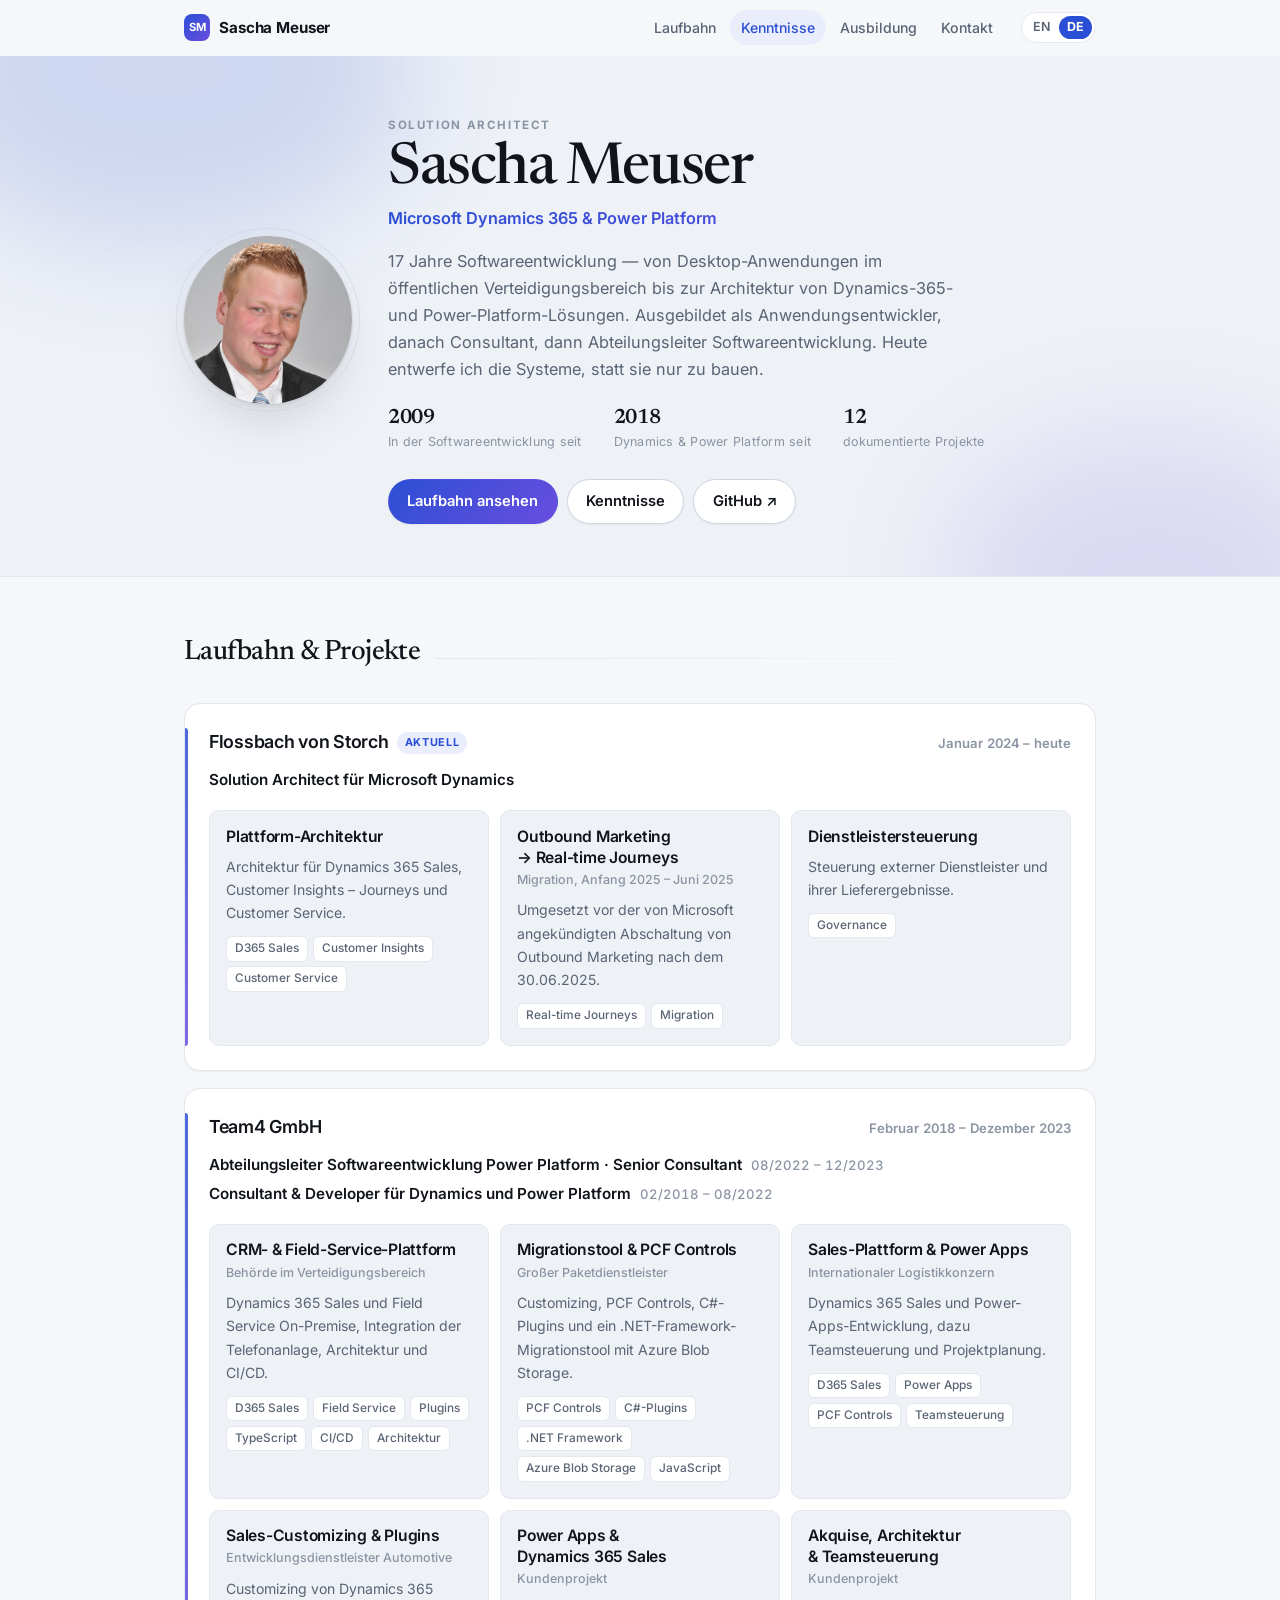
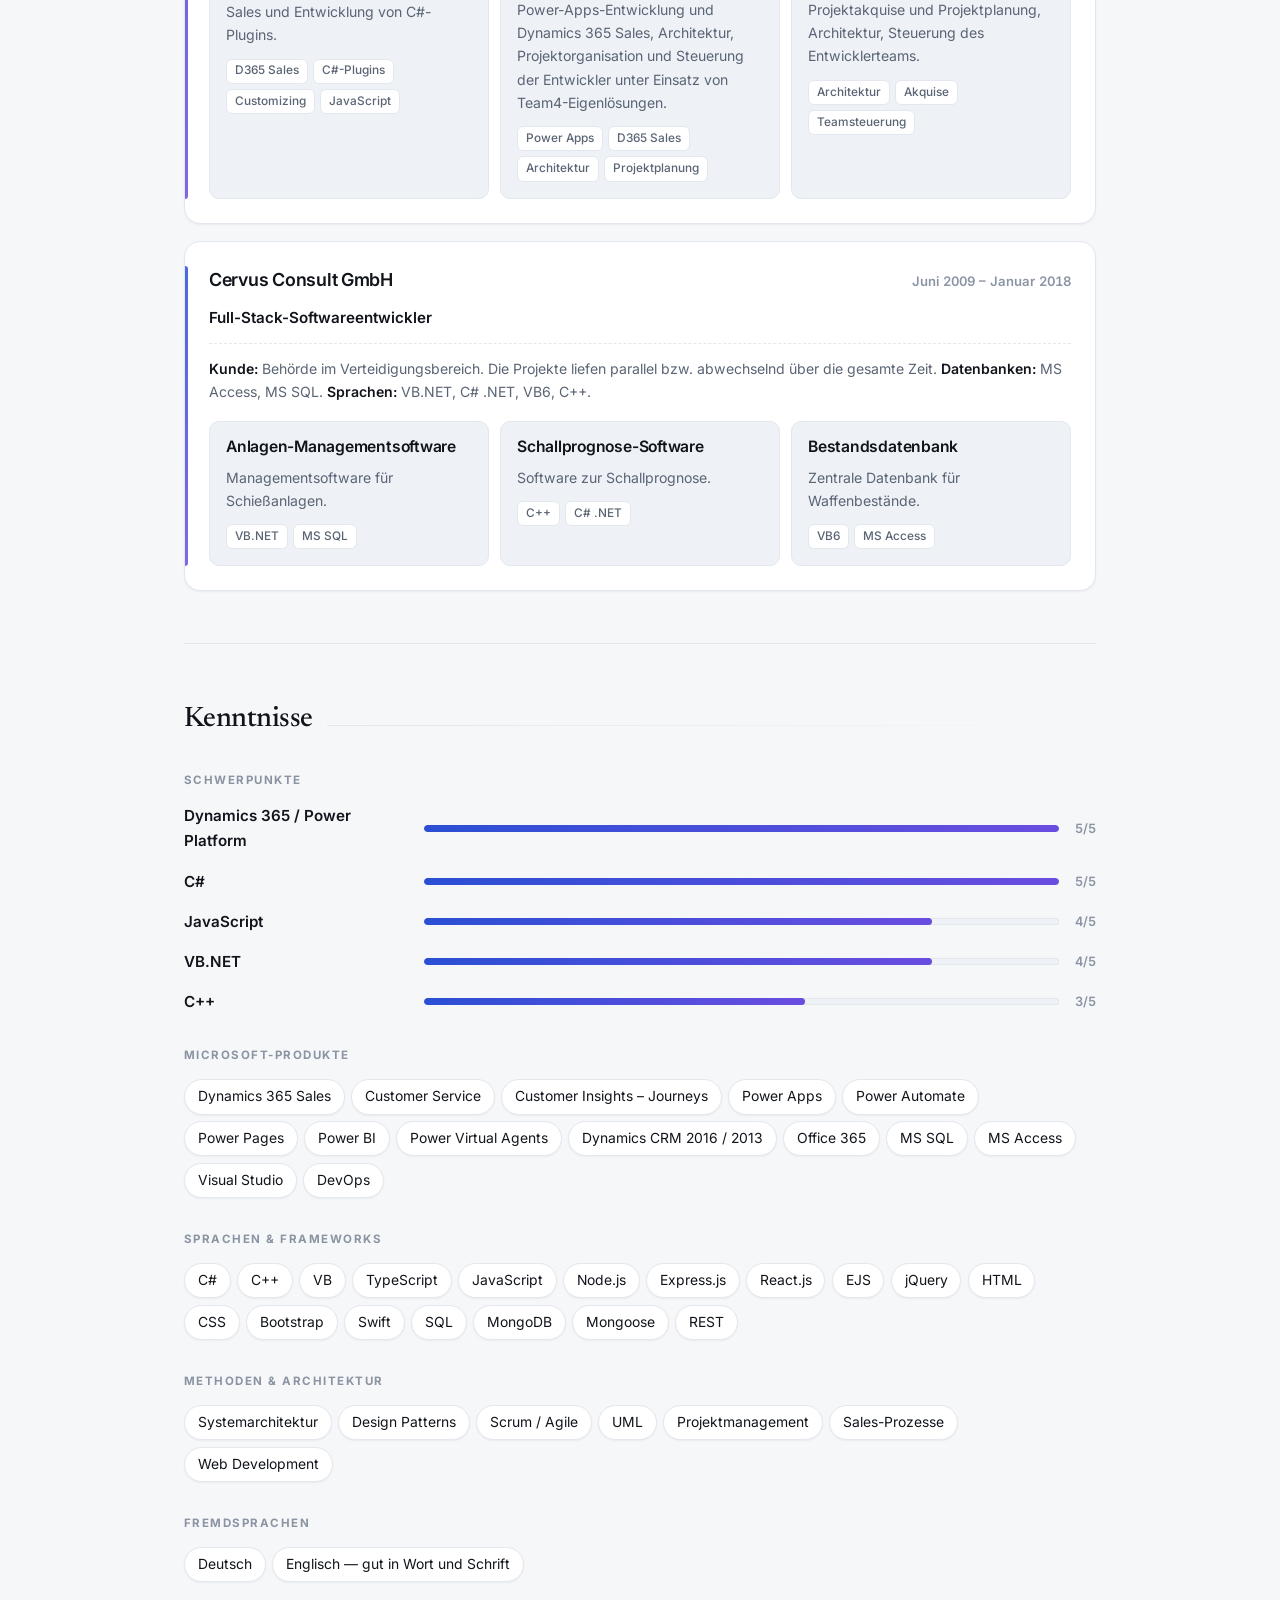
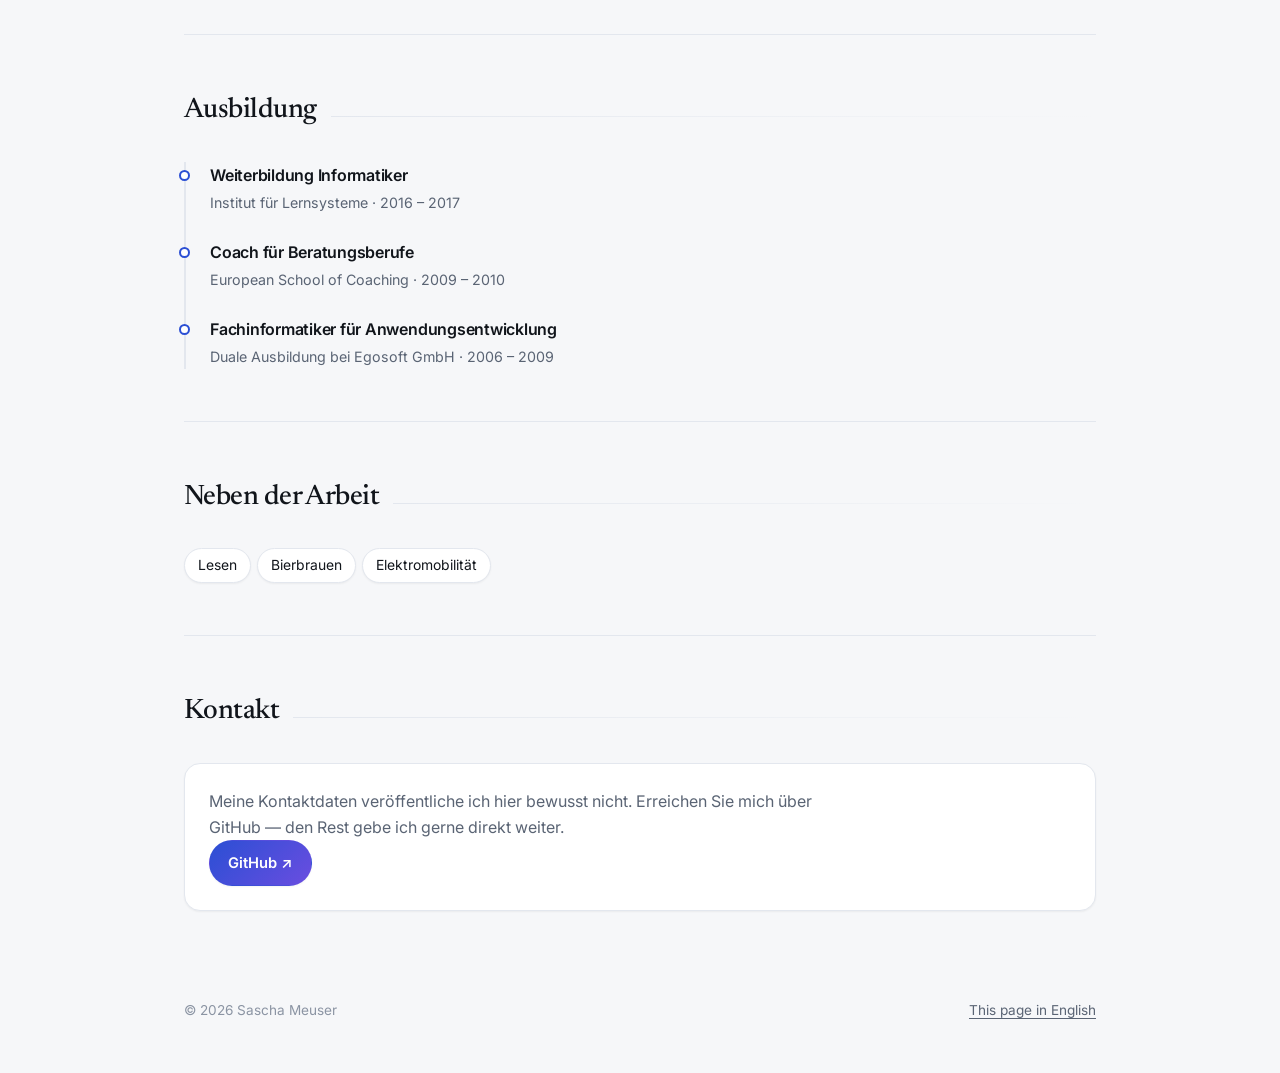
==== de.html @ 34c8b5bd "Personal site: bilingual static CV Static HTML/CSS site served by GitHub Pages from the repo root.  " ====
<!DOCTYPE html>
<html lang="de" dir="ltr">

<head>
  <meta charset="utf-8">
  <meta name="viewport" content="width=device-width, initial-scale=1">
  <title>Sascha Meuser — Solution Architect, Dynamics 365 &amp; Power Platform</title>
  <meta name="description"
    content="Sascha Meuser — Solution Architect für Microsoft Dynamics 365 und die Power Platform. Berufliche Laufbahn, Projekte, Kenntnisse und Ausbildung.">
  <meta name="author" content="Sascha Meuser">
  <meta name="theme-color" content="#f6f7f9" media="(prefers-color-scheme: light)">
  <meta name="theme-color" content="#0c0f14" media="(prefers-color-scheme: dark)">

  <link rel="canonical" href="https://miedon.github.io/CV/de.html">
  <link rel="alternate" hreflang="de" href="https://miedon.github.io/CV/de.html">
  <link rel="alternate" hreflang="en" href="https://miedon.github.io/CV/">
  <link rel="alternate" hreflang="x-default" href="https://miedon.github.io/CV/">

  <meta property="og:type" content="profile">
  <meta property="og:locale" content="de_DE">
  <meta property="og:title" content="Sascha Meuser — Solution Architect, Dynamics 365 &amp; Power Platform">
  <meta property="og:description"
    content="17 Jahre Softwareentwicklung — von Desktop-Anwendungen im öffentlichen Verteidigungsbereich bis zur Architektur von Dynamics-365-Lösungen.">
  <meta property="og:image" content="https://miedon.github.io/CV/images/Meuser_Sascha_CRMPartners.jpg">
  <meta name="twitter:card" content="summary">

  <link rel="icon" href="data:image/svg+xml,<svg xmlns='http://www.w3.org/2000/svg' viewBox='0 0 100 100'><rect width='100' height='100' rx='22' fill='%232b4fd4'/><text x='50' y='71' font-size='54' font-family='sans-serif' font-weight='bold' fill='white' text-anchor='middle'>SM</text></svg>">

  <link rel="preconnect" href="https://fonts.googleapis.com">
  <link rel="preconnect" href="https://fonts.gstatic.com" crossorigin>
  <link rel="stylesheet"
    href="https://fonts.googleapis.com/css2?family=Inter:wght@400;500;600;700&family=Newsreader:opsz,wght@6..72,500;6..72,600&display=swap">
  <link rel="stylesheet" href="styles.css">
</head>

<body>
  <a class="skip" href="#main">Zum Inhalt springen</a>

  <div class="topbar">
    <div class="wrap bar">
      <a class="brand" href="#top">
        <span class="monogram" aria-hidden="true">SM</span>
        Sascha Meuser
      </a>
      <nav aria-label="Abschnitte">
        <a href="#career">Laufbahn</a>
        <a href="#skills">Kenntnisse</a>
        <a href="#education">Ausbildung</a>
        <a href="#contact">Kontakt</a>
      </nav>
      <div class="lang">
        <a href="index.html" lang="en" hreflang="en">EN</a>
        <strong aria-current="page">DE</strong>
      </div>
    </div>
  </div>

  <header class="hero" id="top">
    <div class="wrap hero-inner">
      <div class="portrait">
        <img src="images/Meuser_Sascha_CRMPartners.jpg" alt="Portr&auml;t von Sascha Meuser"
          width="168" height="168" fetchpriority="high">
      </div>
      <div>
        <p class="eyebrow">Solution Architect</p>
        <h1>Sascha Meuser</h1>
        <p class="tagline">Microsoft Dynamics 365 &amp; Power Platform</p>
        <p class="lede">
          17 Jahre Softwareentwicklung &mdash; von Desktop-Anwendungen im
          &ouml;ffentlichen Verteidigungsbereich bis zur Architektur von
          Dynamics-365- und Power-Platform-L&ouml;sungen. Ausgebildet als Anwendungsentwickler,
          danach Consultant, dann Abteilungsleiter Softwareentwicklung. Heute
          entwerfe ich die Systeme, statt sie nur zu bauen.
        </p>
        <ul class="facts">
          <li><b>2009</b><span>In der Softwareentwicklung seit</span></li>
          <li><b>2018</b><span>Dynamics &amp; Power Platform seit</span></li>
          <li><b>12</b><span>dokumentierte Projekte</span></li>
        </ul>
        <nav class="actions" aria-label="Haupt">
          <a class="btn btn-primary" href="#career">Laufbahn ansehen</a>
          <a class="btn" href="#skills">Kenntnisse</a>
          <a class="btn" href="https://github.com/Miedon" rel="noopener">GitHub &#8599;</a>
        </nav>
      </div>
    </div>
  </header>

  <main id="main" class="wrap">

    <section id="career" class="reveal" aria-labelledby="career-h">
      <div class="sec-head">
        <h2 id="career-h">Laufbahn &amp; Projekte</h2>
      </div>

      <ol class="timeline">

        <li class="job">
          <div class="job-head">
            <h3>Flossbach von Storch<span class="badge">Aktuell</span></h3>
            <span class="period">Januar 2024 &ndash; heute</span>
          </div>
          <ul class="roles">
            <li><span class="role">Solution Architect f&uuml;r Microsoft Dynamics</span></li>
          </ul>
          <ul class="projects">
            <li>
              <h4>Plattform-Architektur</h4>
              <p>
                Architektur f&uuml;r Dynamics 365 Sales, Customer Insights
                &ndash; Journeys und Customer Service.
              </p>
              <ul class="chips">
                <li>D365 Sales</li>
                <li>Customer Insights</li>
                <li>Customer Service</li>
              </ul>
            </li>
            <li>
              <h4>Outbound Marketing &rarr; Real-time Journeys</h4>
              <span class="client">Migration, Anfang 2025 &ndash; Juni 2025</span>
              <p>
                Umgesetzt vor der von Microsoft angek&uuml;ndigten Abschaltung
                von Outbound Marketing nach dem 30.06.2025.
              </p>
              <ul class="chips">
                <li>Real-time Journeys</li>
                <li>Migration</li>
              </ul>
            </li>
            <li>
              <h4>Dienstleistersteuerung</h4>
              <p>Steuerung externer Dienstleister und ihrer Lieferergebnisse.</p>
              <ul class="chips">
                <li>Governance</li>
              </ul>
            </li>
          </ul>
        </li>

        <li class="job">
          <div class="job-head">
            <h3>Team4 GmbH</h3>
            <span class="period">Februar 2018 &ndash; Dezember 2023</span>
          </div>
          <ul class="roles">
            <li>
              <span class="role">Abteilungsleiter Softwareentwicklung Power Platform &middot; Senior Consultant</span>
              <span class="period">08/2022 &ndash; 12/2023</span>
            </li>
            <li>
              <span class="role">Consultant &amp; Developer f&uuml;r Dynamics und Power Platform</span>
              <span class="period">02/2018 &ndash; 08/2022</span>
            </li>
          </ul>
          <ul class="projects">
            <li>
              <h4>CRM- &amp; Field-Service-Plattform</h4>
              <span class="client">Beh&ouml;rde im Verteidigungsbereich</span>
              <p>
                Dynamics 365 Sales und Field Service On-Premise, Integration der
                Telefonanlage, Architektur und CI/CD.
              </p>
              <ul class="chips">
                <li>D365 Sales</li>
                <li>Field Service</li>
                <li>Plugins</li>
                <li>TypeScript</li>
                <li>CI/CD</li>
                <li>Architektur</li>
              </ul>
            </li>
            <li>
              <h4>Migrationstool &amp; PCF Controls</h4>
              <span class="client">Gro&szlig;er Paketdienstleister</span>
              <p>
                Customizing, PCF Controls, C#-Plugins und ein
                .NET-Framework-Migrationstool mit Azure Blob Storage.
              </p>
              <ul class="chips">
                <li>PCF Controls</li>
                <li>C#-Plugins</li>
                <li>.NET Framework</li>
                <li>Azure Blob Storage</li>
                <li>JavaScript</li>
              </ul>
            </li>
            <li>
              <h4>Sales-Plattform &amp; Power Apps</h4>
              <span class="client">Internationaler Logistikkonzern</span>
              <p>
                Dynamics 365 Sales und Power-Apps-Entwicklung, dazu
                Teamsteuerung und Projektplanung.
              </p>
              <ul class="chips">
                <li>D365 Sales</li>
                <li>Power Apps</li>
                <li>PCF Controls</li>
                <li>Teamsteuerung</li>
              </ul>
            </li>
            <li>
              <h4>Sales-Customizing &amp; Plugins</h4>
              <span class="client">Entwicklungsdienstleister Automotive</span>
              <p>Customizing von Dynamics 365 Sales und Entwicklung von C#-Plugins.</p>
              <ul class="chips">
                <li>D365 Sales</li>
                <li>C#-Plugins</li>
                <li>Customizing</li>
                <li>JavaScript</li>
              </ul>
            </li>
            <li>
              <h4>Power Apps &amp; Dynamics 365 Sales</h4>
              <span class="client">Kundenprojekt</span>
              <p>
                Power-Apps-Entwicklung und Dynamics 365 Sales, Architektur,
                Projektorganisation und Steuerung der Entwickler unter Einsatz
                von Team4-Eigenl&ouml;sungen.
              </p>
              <ul class="chips">
                <li>Power Apps</li>
                <li>D365 Sales</li>
                <li>Architektur</li>
                <li>Projektplanung</li>
              </ul>
            </li>
            <li>
              <h4>Akquise, Architektur &amp; Teamsteuerung</h4>
              <span class="client">Kundenprojekt</span>
              <p>
                Projektakquise und Projektplanung, Architektur, Steuerung des
                Entwicklerteams.
              </p>
              <ul class="chips">
                <li>Architektur</li>
                <li>Akquise</li>
                <li>Teamsteuerung</li>
              </ul>
            </li>
          </ul>
        </li>

        <li class="job">
          <div class="job-head">
            <h3>Cervus Consult GmbH</h3>
            <span class="period">Juni 2009 &ndash; Januar 2018</span>
          </div>
          <ul class="roles">
            <li><span class="role">Full-Stack-Softwareentwickler</span></li>
          </ul>
          <p class="context">
            <b>Kunde:</b> Beh&ouml;rde im Verteidigungsbereich. Die Projekte
            liefen parallel bzw. abwechselnd &uuml;ber die gesamte Zeit.
            <b>Datenbanken:</b> MS Access, MS SQL. <b>Sprachen:</b> VB.NET,
            C# .NET, VB6, C++.
          </p>
          <ul class="projects">
            <li>
              <h4>Anlagen-Managementsoftware</h4>
              <p>Managementsoftware f&uuml;r Schie&szlig;anlagen.</p>
              <ul class="chips">
                <li>VB.NET</li>
                <li>MS SQL</li>
              </ul>
            </li>
            <li>
              <h4>Schallprognose-Software</h4>
              <p>Software zur Schallprognose.</p>
              <ul class="chips">
                <li>C++</li>
                <li>C# .NET</li>
              </ul>
            </li>
            <li>
              <h4>Bestandsdatenbank</h4>
              <p>Zentrale Datenbank f&uuml;r Waffenbest&auml;nde.</p>
              <ul class="chips">
                <li>VB6</li>
                <li>MS Access</li>
              </ul>
            </li>
          </ul>
        </li>

      </ol>
    </section>

    <section id="skills" class="reveal" aria-labelledby="skills-h">
      <div class="sec-head">
        <h2 id="skills-h">Kenntnisse</h2>
      </div>

      <h3 class="sub">Schwerpunkte</h3>
      <ul class="skills">
        <li>
          <span class="skill-name">Dynamics 365 / Power Platform</span>
          <span class="meter" role="img" aria-label="5 von 5"><i style="--lvl:100%"></i></span>
          <span class="skill-lvl">5/5</span>
        </li>
        <li>
          <span class="skill-name">C#</span>
          <span class="meter" role="img" aria-label="5 von 5"><i style="--lvl:100%"></i></span>
          <span class="skill-lvl">5/5</span>
        </li>
        <li>
          <span class="skill-name">JavaScript</span>
          <span class="meter" role="img" aria-label="4 von 5"><i style="--lvl:80%"></i></span>
          <span class="skill-lvl">4/5</span>
        </li>
        <li>
          <span class="skill-name">VB.NET</span>
          <span class="meter" role="img" aria-label="4 von 5"><i style="--lvl:80%"></i></span>
          <span class="skill-lvl">4/5</span>
        </li>
        <li>
          <span class="skill-name">C++</span>
          <span class="meter" role="img" aria-label="3 von 5"><i style="--lvl:60%"></i></span>
          <span class="skill-lvl">3/5</span>
        </li>
      </ul>

      <h3 class="sub">Microsoft-Produkte</h3>
      <ul class="tags">
        <li>Dynamics 365 Sales</li>
        <li>Customer Service</li>
        <li>Customer Insights &ndash; Journeys</li>
        <li>Power Apps</li>
        <li>Power Automate</li>
        <li>Power Pages</li>
        <li>Power BI</li>
        <li>Power Virtual Agents</li>
        <li>Dynamics CRM 2016 / 2013</li>
        <li>Office 365</li>
        <li>MS SQL</li>
        <li>MS Access</li>
        <li>Visual Studio</li>
        <li>DevOps</li>
      </ul>

      <h3 class="sub">Sprachen &amp; Frameworks</h3>
      <ul class="tags">
        <li>C#</li>
        <li>C++</li>
        <li>VB</li>
        <li>TypeScript</li>
        <li>JavaScript</li>
        <li>Node.js</li>
        <li>Express.js</li>
        <li>React.js</li>
        <li>EJS</li>
        <li>jQuery</li>
        <li>HTML</li>
        <li>CSS</li>
        <li>Bootstrap</li>
        <li>Swift</li>
        <li>SQL</li>
        <li>MongoDB</li>
        <li>Mongoose</li>
        <li>REST</li>
      </ul>

      <h3 class="sub">Methoden &amp; Architektur</h3>
      <ul class="tags">
        <li>Systemarchitektur</li>
        <li>Design Patterns</li>
        <li>Scrum / Agile</li>
        <li>UML</li>
        <li>Projektmanagement</li>
        <li>Sales-Prozesse</li>
        <li>Web Development</li>
      </ul>

      <h3 class="sub">Fremdsprachen</h3>
      <ul class="tags">
        <li>Deutsch</li>
        <li>Englisch &mdash; gut in Wort und Schrift</li>
      </ul>
    </section>

    <section id="education" class="reveal" aria-labelledby="education-h">
      <div class="sec-head">
        <h2 id="education-h">Ausbildung</h2>
      </div>
      <ol class="edu">
        <li>
          <h3>Weiterbildung Informatiker</h3>
          <p>Institut f&uuml;r Lernsysteme &middot; 2016 &ndash; 2017</p>
        </li>
        <li>
          <h3>Coach f&uuml;r Beratungsberufe</h3>
          <p>European School of Coaching &middot; 2009 &ndash; 2010</p>
        </li>
        <li>
          <h3>Fachinformatiker f&uuml;r Anwendungsentwicklung</h3>
          <p>Duale Ausbildung bei Egosoft GmbH &middot; 2006 &ndash; 2009</p>
        </li>
      </ol>
    </section>

    <section id="interests" class="reveal" aria-labelledby="interests-h">
      <div class="sec-head">
        <h2 id="interests-h">Neben der Arbeit</h2>
      </div>
      <ul class="tags">
        <li>Lesen</li>
        <li>Bierbrauen</li>
        <li>Elektromobilit&auml;t</li>
      </ul>
    </section>

    <section id="contact" class="reveal" aria-labelledby="contact-h">
      <div class="sec-head">
        <h2 id="contact-h">Kontakt</h2>
      </div>
      <div class="card-note">
        <p>
          Meine Kontaktdaten ver&ouml;ffentliche ich hier bewusst nicht.
          Erreichen Sie mich &uuml;ber GitHub &mdash; den Rest gebe ich gerne
          direkt weiter.
        </p>
        <p class="actions">
          <a class="btn btn-primary" href="https://github.com/Miedon" rel="noopener">GitHub &#8599;</a>
        </p>
      </div>
    </section>

  </main>

  <footer class="wrap">
    <p>&copy; <span id="year">2026</span> Sascha Meuser</p>
    <p><a href="index.html" lang="en" hreflang="en">This page in English</a></p>
  </footer>

  <script src="app.js" defer></script>
</body>

</html>
---- styles.css ----
/* =========================================================
   Sascha Meuser — personal site
   Tokens first, then base, then components, then print.
   ========================================================= */

:root {
  /* colour */
  --bg: #f6f7f9;
  --bg-2: #eef1f6;
  --surface: #ffffff;
  --border: #e3e7ee;
  --border-strong: #cfd6e2;
  --text: #11151b;
  --muted: #5a6474;
  --faint: #8b94a3;
  --accent: #2b4fd4;
  --accent-2: #6a4de0;
  --accent-ink: #ffffff;
  --accent-soft: #e9edfc;

  /* shape & depth */
  --radius: 16px;
  --radius-sm: 10px;
  --shadow-sm: 0 1px 2px rgba(17, 21, 27, .05);
  --shadow: 0 1px 2px rgba(17, 21, 27, .04), 0 10px 30px -12px rgba(17, 21, 27, .14);
  --shadow-lg: 0 2px 4px rgba(17, 21, 27, .05), 0 24px 60px -24px rgba(17, 21, 27, .25);
  --ring: 0 0 0 1px var(--border);

  /* type & metrics */
  --sans: "Inter", system-ui, -apple-system, "Segoe UI", Roboto, Helvetica, Arial, sans-serif;
  --serif: "Newsreader", Georgia, "Times New Roman", serif;
  --maxw: 60rem;
  --bar-h: 3.5rem;
}

@media (prefers-color-scheme: dark) {
  :root {
    --bg: #0c0f14;
    --bg-2: #11161d;
    --surface: #141a22;
    --border: #232c38;
    --border-strong: #324051;
    --text: #e9edf3;
    --muted: #9aa5b5;
    --faint: #76818f;
    --accent: #8aa4ff;
    --accent-2: #b296ff;
    --accent-ink: #0c0f14;
    --accent-soft: #1a2334;
    --shadow-sm: 0 1px 2px rgba(0, 0, 0, .5);
    --shadow: 0 1px 2px rgba(0, 0, 0, .5), 0 10px 30px -12px rgba(0, 0, 0, .7);
    --shadow-lg: 0 2px 4px rgba(0, 0, 0, .5), 0 24px 60px -24px rgba(0, 0, 0, .9);
  }
}

/* ---------------- base ---------------- */

*,
*::before,
*::after {
  box-sizing: border-box;
}

html {
  scroll-behavior: smooth;
  scroll-padding-top: calc(var(--bar-h) + 1rem);
  -webkit-text-size-adjust: 100%;
}

body {
  margin: 0;
  background: var(--bg);
  color: var(--text);
  font-family: var(--sans);
  font-size: 16px;
  line-height: 1.65;
  -webkit-font-smoothing: antialiased;
  text-rendering: optimizeLegibility;
}

.wrap {
  max-width: var(--maxw);
  margin-inline: auto;
  padding-inline: 1.5rem;
}

img {
  max-width: 100%;
  height: auto;
}

a {
  color: var(--accent);
  text-underline-offset: .2em;
}

h1,
h2,
h3,
h4 {
  font-weight: 600;
  letter-spacing: -.015em;
  text-wrap: balance;
}

:focus-visible {
  outline: 2px solid var(--accent);
  outline-offset: 3px;
  border-radius: 6px;
}

::selection {
  background: var(--accent);
  color: var(--accent-ink);
}

.skip {
  position: absolute;
  left: -9999px;
}

.skip:focus {
  left: 1rem;
  top: 1rem;
  z-index: 60;
  background: var(--surface);
  padding: .55rem .85rem;
  border-radius: var(--radius-sm);
  box-shadow: var(--shadow);
}

/* ---------------- top bar ---------------- */

.topbar {
  position: sticky;
  top: 0;
  z-index: 50;
  height: var(--bar-h);
  background: color-mix(in srgb, var(--bg) 82%, transparent);
  backdrop-filter: saturate(1.6) blur(12px);
  border-bottom: 1px solid transparent;
  transition: border-color .2s ease, background .2s ease;
}

.topbar.stuck {
  border-bottom-color: var(--border);
}

@supports not (background: color-mix(in srgb, red 50%, blue)) {
  .topbar {
    background: var(--bg);
  }
}

.bar {
  height: 100%;
  display: flex;
  align-items: center;
  gap: 1rem;
}

.brand {
  display: inline-flex;
  align-items: center;
  gap: .55rem;
  font-weight: 700;
  font-size: .95rem;
  color: var(--text);
  text-decoration: none;
  letter-spacing: -.01em;
}

.monogram {
  display: grid;
  place-items: center;
  width: 1.65rem;
  height: 1.65rem;
  border-radius: 8px;
  background: linear-gradient(135deg, var(--accent), var(--accent-2));
  color: var(--accent-ink);
  font-size: .7rem;
  font-weight: 700;
  letter-spacing: 0;
}

.bar nav {
  margin-left: auto;
  display: flex;
  gap: .15rem;
}

.bar nav a {
  padding: .35rem .7rem;
  border-radius: 999px;
  font-size: .88rem;
  font-weight: 500;
  color: var(--muted);
  text-decoration: none;
  transition: color .15s ease, background .15s ease;
}

.bar nav a:hover {
  color: var(--text);
  background: var(--bg-2);
}

.bar nav a.active {
  color: var(--accent);
  background: var(--accent-soft);
}

@media (max-width: 46rem) {
  .bar nav {
    display: none;
  }

  .bar .lang {
    margin-left: auto;
  }
}

/* language switch */

.lang {
  display: inline-flex;
  align-items: center;
  padding: .18rem;
  gap: .1rem;
  border: 1px solid var(--border);
  border-radius: 999px;
  background: var(--surface);
  font-size: .78rem;
  font-weight: 600;
}

.lang a,
.lang strong {
  padding: .15rem .5rem;
  border-radius: 999px;
  text-decoration: none;
  line-height: 1.5;
}

.lang a {
  color: var(--muted);
}

.lang a:hover {
  color: var(--text);
}

.lang strong {
  background: var(--accent);
  color: var(--accent-ink);
  font-weight: 700;
}

/* ---------------- hero ---------------- */

.hero {
  position: relative;
  overflow: hidden;
  background: var(--bg-2);
  border-bottom: 1px solid var(--border);
}

.hero::before,
.hero::after {
  content: "";
  position: absolute;
  border-radius: 50%;
  filter: blur(60px);
  opacity: .5;
  pointer-events: none;
}

.hero::before {
  width: 32rem;
  height: 22rem;
  top: -10rem;
  left: -6rem;
  background: var(--accent);
  opacity: .16;
}

.hero::after {
  width: 26rem;
  height: 18rem;
  bottom: -9rem;
  right: -5rem;
  background: var(--accent-2);
  opacity: .14;
}

.hero-inner {
  position: relative;
  display: grid;
  grid-template-columns: auto 1fr;
  gap: 2.25rem;
  align-items: center;
  padding-block: 3.75rem 3.25rem;
}

.portrait {
  position: relative;
  flex: 0 0 auto;
}

.portrait img {
  display: block;
  width: 10.5rem;
  height: 10.5rem;
  border-radius: 50%;
  object-fit: cover;
  box-shadow: var(--shadow-lg), 0 0 0 1px var(--border);
}

.portrait::after {
  content: "";
  position: absolute;
  inset: -.5rem;
  border-radius: 50%;
  border: 1px solid var(--border-strong);
  opacity: .7;
}

.eyebrow {
  margin: 0;
  font-size: .72rem;
  font-weight: 700;
  letter-spacing: .14em;
  text-transform: uppercase;
  color: var(--faint);
}

h1 {
  margin: .3rem 0 .35rem;
  font-family: var(--serif);
  font-weight: 500;
  font-size: clamp(2.3rem, 7vw, 3.6rem);
  line-height: 1.04;
  letter-spacing: -.025em;
}

.tagline {
  margin: 0 0 1rem;
  font-size: 1.02rem;
  font-weight: 600;
  background: linear-gradient(90deg, var(--accent), var(--accent-2));
  -webkit-background-clip: text;
  background-clip: text;
  color: transparent;
}

@supports not (background-clip: text) {
  .tagline {
    color: var(--accent);
  }
}

.lede {
  margin: 0;
  max-width: 36rem;
  color: var(--muted);
  font-size: 1.02rem;
}

.facts {
  list-style: none;
  margin: 1.5rem 0 0;
  padding: 0;
  display: flex;
  flex-wrap: wrap;
  gap: .5rem 2rem;
}

.facts li {
  display: grid;
  gap: .05rem;
}

.facts b {
  font-family: var(--serif);
  font-size: 1.3rem;
  font-weight: 600;
  letter-spacing: -.02em;
  line-height: 1.2;
}

.facts span {
  font-size: .78rem;
  color: var(--faint);
  letter-spacing: .02em;
}

.actions {
  display: flex;
  flex-wrap: wrap;
  gap: .55rem;
  margin: 1.6rem 0 0;
}

@media (max-width: 42rem) {
  .hero-inner {
    grid-template-columns: 1fr;
    gap: 1.5rem;
    padding-block: 2.75rem 2.5rem;
  }

  .portrait img {
    width: 7.5rem;
    height: 7.5rem;
  }
}

/* ---------------- buttons ---------------- */

.btn {
  display: inline-flex;
  align-items: center;
  gap: .4rem;
  padding: .6rem 1.15rem;
  border: 1px solid var(--border-strong);
  border-radius: 999px;
  background: var(--surface);
  color: var(--text);
  font-size: .92rem;
  font-weight: 600;
  text-decoration: none;
  box-shadow: var(--shadow-sm);
  transition: transform .14s ease, box-shadow .14s ease, border-color .14s ease;
}

.btn:hover {
  transform: translateY(-1.5px);
  box-shadow: var(--shadow);
  border-color: var(--accent);
}

.btn:active {
  transform: translateY(0);
}

.btn-primary {
  border-color: transparent;
  background: linear-gradient(135deg, var(--accent), var(--accent-2));
  color: var(--accent-ink);
}

/* ---------------- sections ---------------- */

main section {
  padding-block: 3.25rem;
  border-bottom: 1px solid var(--border);
}

main section:last-of-type {
  border-bottom: 0;
}

.sec-head {
  display: flex;
  align-items: baseline;
  gap: .9rem;
  margin-bottom: 1.75rem;
}

.sec-head h2 {
  margin: 0;
  font-family: var(--serif);
  font-weight: 500;
  font-size: 1.75rem;
  letter-spacing: -.02em;
}

.sec-head::after {
  content: "";
  flex: 1;
  height: 1px;
  background: linear-gradient(90deg, var(--border), transparent);
}

.sub {
  margin: 2rem 0 .85rem;
  font-size: .72rem;
  font-weight: 700;
  letter-spacing: .13em;
  text-transform: uppercase;
  color: var(--faint);
}

.sub:first-of-type {
  margin-top: 0;
}

/* ---------------- career timeline ---------------- */

.timeline {
  list-style: none;
  margin: 0;
  padding: 0;
  display: grid;
  gap: 1.1rem;
}

.job {
  position: relative;
  background: var(--surface);
  border: 1px solid var(--border);
  border-radius: var(--radius);
  padding: 1.4rem 1.5rem 1.5rem;
  box-shadow: var(--shadow-sm);
}

.job::before {
  content: "";
  position: absolute;
  left: 0;
  top: 1.5rem;
  bottom: 1.5rem;
  width: 3px;
  border-radius: 0 3px 3px 0;
  background: linear-gradient(var(--accent), var(--accent-2));
  opacity: .85;
}

.job-head {
  display: flex;
  flex-wrap: wrap;
  align-items: baseline;
  justify-content: space-between;
  gap: .3rem 1rem;
}

.job h3 {
  margin: 0;
  font-size: 1.12rem;
}

.period {
  font-size: .82rem;
  font-weight: 600;
  color: var(--faint);
  font-variant-numeric: tabular-nums;
  white-space: nowrap;
}

.badge {
  display: inline-block;
  margin-left: .5rem;
  padding: .1rem .5rem;
  border-radius: 999px;
  background: var(--accent-soft);
  color: var(--accent);
  font-size: .68rem;
  font-weight: 700;
  letter-spacing: .06em;
  text-transform: uppercase;
  vertical-align: .15em;
}

.roles {
  list-style: none;
  margin: .7rem 0 0;
  padding: 0;
  display: grid;
  gap: .25rem;
}

.roles li {
  display: flex;
  flex-wrap: wrap;
  gap: 0 .55rem;
  align-items: baseline;
  font-size: .95rem;
}

.roles .role {
  font-weight: 600;
}

.roles .period {
  font-weight: 500;
}

.context {
  margin: .8rem 0 0;
  padding-top: .8rem;
  border-top: 1px dashed var(--border);
  color: var(--muted);
  font-size: .88rem;
}

.context b {
  color: var(--text);
  font-weight: 600;
}

/* project cards */

.projects {
  list-style: none;
  margin: 1.1rem 0 0;
  padding: 0;
  display: grid;
  gap: .7rem;
  grid-template-columns: repeat(auto-fit, minmax(16rem, 1fr));
}

.projects > li {
  display: flex;
  flex-direction: column;
  background: var(--bg-2);
  border: 1px solid var(--border);
  border-radius: var(--radius-sm);
  padding: .9rem 1rem 1rem;
  transition: transform .14s ease, box-shadow .14s ease, border-color .14s ease;
}

.projects > li:hover {
  transform: translateY(-2px);
  border-color: var(--border-strong);
  box-shadow: var(--shadow);
}

.projects h4 {
  margin: 0;
  font-size: .98rem;
  line-height: 1.35;
}

.projects .client {
  display: block;
  margin-top: .12rem;
  font-size: .78rem;
  font-weight: 500;
  color: var(--faint);
}

.projects p {
  margin: .5rem 0 0;
  font-size: .88rem;
  color: var(--muted);
}

.chips {
  list-style: none;
  display: flex;
  flex-wrap: wrap;
  gap: .3rem;
  margin: .75rem 0 0;
  padding: 0;
}

.chips li {
  padding: .12rem .5rem;
  border: 1px solid var(--border);
  border-radius: 6px;
  background: var(--surface);
  font-size: .74rem;
  font-weight: 500;
  color: var(--muted);
  white-space: nowrap;
}

/* ---------------- skills ---------------- */

.skills {
  list-style: none;
  margin: 0;
  padding: 0;
  display: grid;
  gap: .95rem;
}

.skills li {
  display: grid;
  grid-template-columns: minmax(8rem, 14rem) 1fr auto;
  gap: 1rem;
  align-items: center;
}

.skill-name {
  font-weight: 600;
  font-size: .95rem;
}

.skill-lvl {
  font-variant-numeric: tabular-nums;
  font-size: .8rem;
  font-weight: 600;
  color: var(--faint);
}

.meter {
  display: block;
  height: 7px;
  background: var(--bg-2);
  border-radius: 999px;
  box-shadow: inset var(--ring);
  overflow: hidden;
}

.meter i {
  display: block;
  width: var(--lvl, 0%);
  height: 100%;
  border-radius: inherit;
  background: linear-gradient(90deg, var(--accent), var(--accent-2));
}

@media (max-width: 32rem) {
  .skills li {
    grid-template-columns: 1fr auto;
  }

  .meter {
    grid-column: 1 / -1;
  }
}

/* ---------------- tags ---------------- */

.tags {
  list-style: none;
  display: flex;
  flex-wrap: wrap;
  gap: .4rem;
  margin: 0;
  padding: 0;
}

.tags li {
  padding: .33rem .8rem;
  border: 1px solid var(--border);
  border-radius: 999px;
  background: var(--surface);
  font-size: .87rem;
  box-shadow: var(--shadow-sm);
}

/* ---------------- education ---------------- */

.edu {
  list-style: none;
  margin: 0;
  padding: 0 0 0 1.5rem;
  border-left: 2px solid var(--border);
  display: grid;
  gap: 1.5rem;
}

.edu li {
  position: relative;
}

.edu li::before {
  content: "";
  position: absolute;
  left: calc(-1.5rem - 7px);
  top: .5rem;
  width: 11px;
  height: 11px;
  border-radius: 50%;
  background: var(--surface);
  border: 2px solid var(--accent);
}

.edu h3 {
  margin: 0;
  font-size: 1rem;
}

.edu p {
  margin: .2rem 0 0;
  font-size: .89rem;
  color: var(--muted);
}

/* ---------------- contact ---------------- */

.card-note {
  background: var(--surface);
  border: 1px solid var(--border);
  border-radius: var(--radius);
  padding: 1.5rem;
  box-shadow: var(--shadow-sm);
}

.card-note p {
  margin: 0;
  max-width: 38rem;
  color: var(--muted);
}

/* ---------------- footer ---------------- */

footer {
  padding-block: 2.25rem 3.25rem;
  color: var(--faint);
  font-size: .85rem;
  display: flex;
  flex-wrap: wrap;
  gap: .4rem 1.25rem;
  justify-content: space-between;
}

footer p {
  margin: 0;
}

footer a {
  color: var(--muted);
}

/* ---------------- reveal on scroll ---------------- */

.reveal {
  opacity: 0;
  transform: translateY(14px);
  transition: opacity .55s ease, transform .55s ease;
}

.reveal.in {
  opacity: 1;
  transform: none;
}

@media (prefers-reduced-motion: reduce) {
  html {
    scroll-behavior: auto;
  }

  * {
    transition: none !important;
    animation: none !important;
  }

  .reveal {
    opacity: 1;
    transform: none;
  }
}

/* ---------------- print ---------------- */

@media print {
  :root {
    --bg: #fff;
    --bg-2: #fff;
    --surface: #fff;
    --text: #000;
    --muted: #333;
    --faint: #555;
    --border: #bbb;
    --border-strong: #999;
    --shadow: none;
    --shadow-sm: none;
    --shadow-lg: none;
  }

  .topbar,
  .actions,
  .skip,
  .hero::before,
  .hero::after {
    display: none !important;
  }

  body {
    font-size: 11pt;
  }

  .hero,
  main section {
    border: 0;
    padding-block: .75rem;
  }

  .job,
  .projects > li,
  .card-note {
    break-inside: avoid;
  }

  .projects {
    grid-template-columns: 1fr 1fr;
  }

  .reveal {
    opacity: 1;
    transform: none;
  }

  a[href^="http"]::after {
    content: " (" attr(href) ")";
    font-size: .8em;
    color: #555;
  }
}
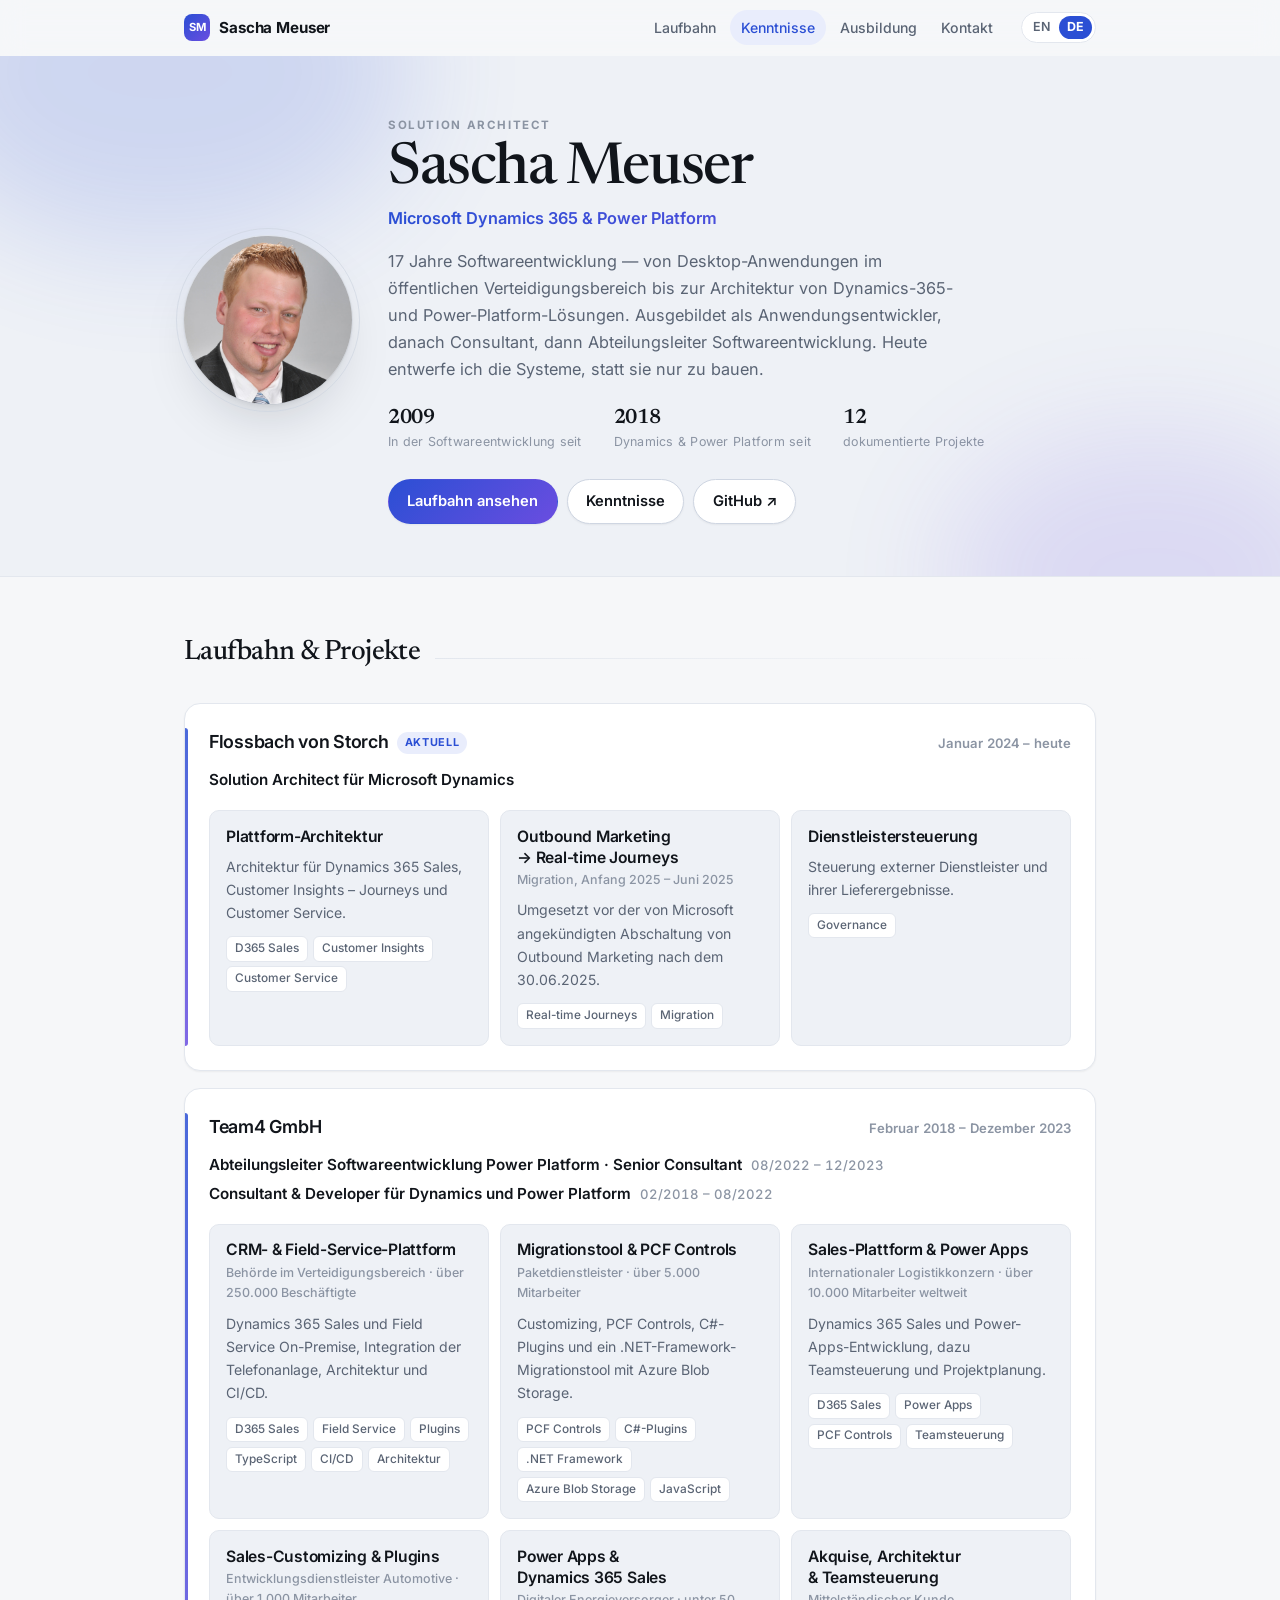
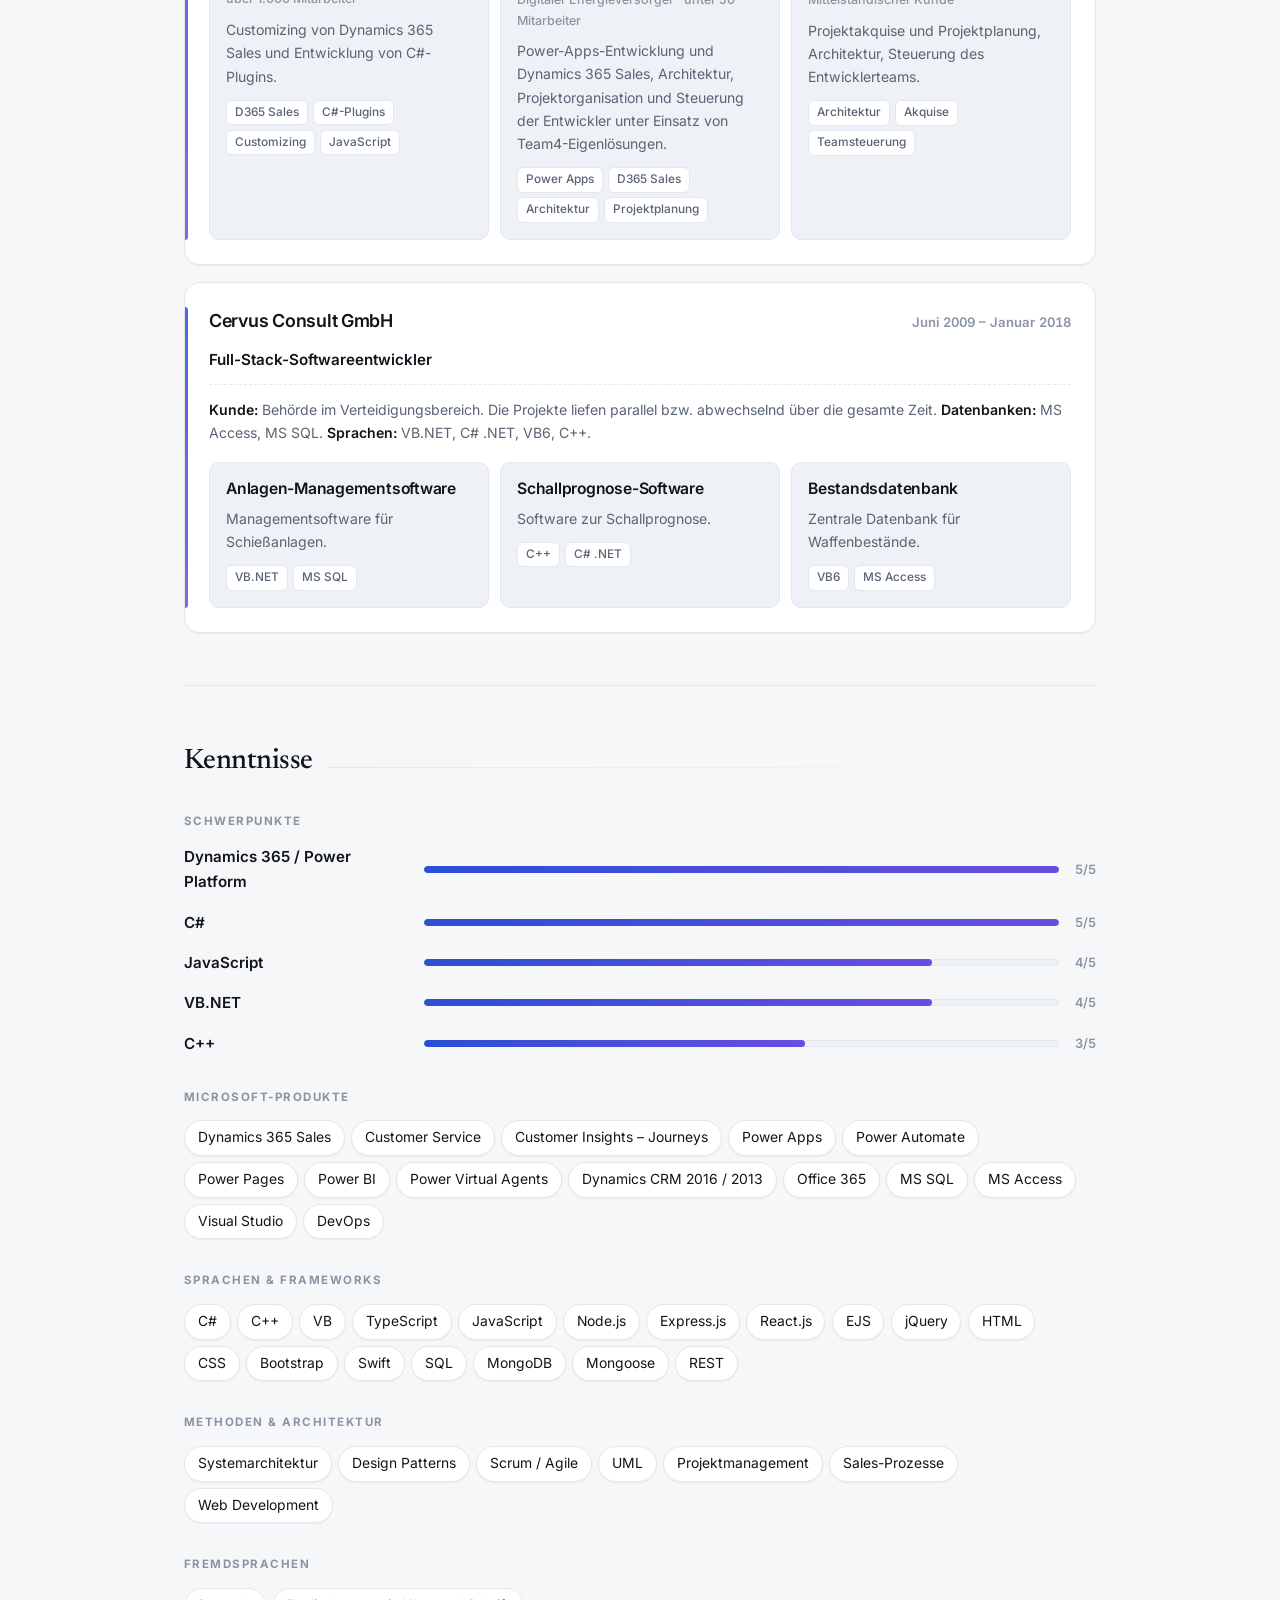
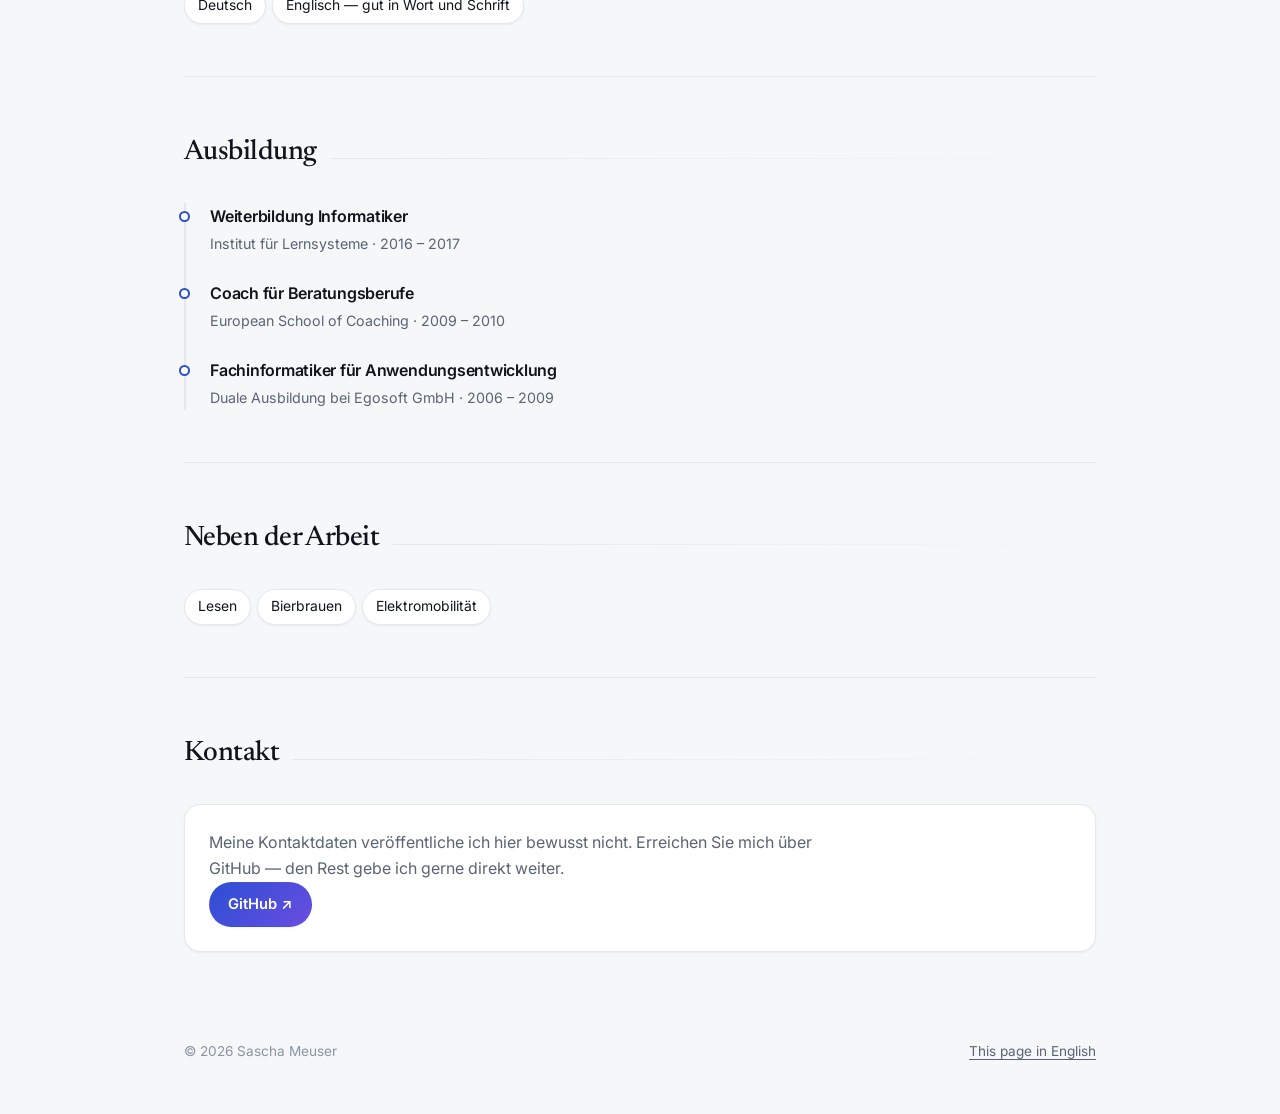
==== commit f61f6396: "Add size bands to the anonymised client descriptors Each client line now carries a sector plus a bro" ====
--- a/de.html
+++ b/de.html
@@ -156,7 +156,7 @@
           <ul class="projects">
             <li>
               <h4>CRM- &amp; Field-Service-Plattform</h4>
-              <span class="client">Beh&ouml;rde im Verteidigungsbereich</span>
+              <span class="client">Beh&ouml;rde im Verteidigungsbereich &middot; &uuml;ber 250.000 Besch&auml;ftigte</span>
               <p>
                 Dynamics 365 Sales und Field Service On-Premise, Integration der
                 Telefonanlage, Architektur und CI/CD.
@@ -172,7 +172,7 @@
             </li>
             <li>
               <h4>Migrationstool &amp; PCF Controls</h4>
-              <span class="client">Gro&szlig;er Paketdienstleister</span>
+              <span class="client">Paketdienstleister &middot; &uuml;ber 5.000 Mitarbeiter</span>
               <p>
                 Customizing, PCF Controls, C#-Plugins und ein
                 .NET-Framework-Migrationstool mit Azure Blob Storage.
@@ -187,7 +187,7 @@
             </li>
             <li>
               <h4>Sales-Plattform &amp; Power Apps</h4>
-              <span class="client">Internationaler Logistikkonzern</span>
+              <span class="client">Internationaler Logistikkonzern &middot; &uuml;ber 10.000 Mitarbeiter weltweit</span>
               <p>
                 Dynamics 365 Sales und Power-Apps-Entwicklung, dazu
                 Teamsteuerung und Projektplanung.
@@ -201,7 +201,7 @@
             </li>
             <li>
               <h4>Sales-Customizing &amp; Plugins</h4>
-              <span class="client">Entwicklungsdienstleister Automotive</span>
+              <span class="client">Entwicklungsdienstleister Automotive &middot; &uuml;ber 1.000 Mitarbeiter</span>
               <p>Customizing von Dynamics 365 Sales und Entwicklung von C#-Plugins.</p>
               <ul class="chips">
                 <li>D365 Sales</li>
@@ -212,7 +212,7 @@
             </li>
             <li>
               <h4>Power Apps &amp; Dynamics 365 Sales</h4>
-              <span class="client">Kundenprojekt</span>
+              <span class="client">Digitaler Energieversorger &middot; unter 50 Mitarbeiter</span>
               <p>
                 Power-Apps-Entwicklung und Dynamics 365 Sales, Architektur,
                 Projektorganisation und Steuerung der Entwickler unter Einsatz
@@ -227,7 +227,7 @@
             </li>
             <li>
               <h4>Akquise, Architektur &amp; Teamsteuerung</h4>
-              <span class="client">Kundenprojekt</span>
+              <span class="client">Mittelst&auml;ndischer Kunde</span>
               <p>
                 Projektakquise und Projektplanung, Architektur, Steuerung des
                 Entwicklerteams.
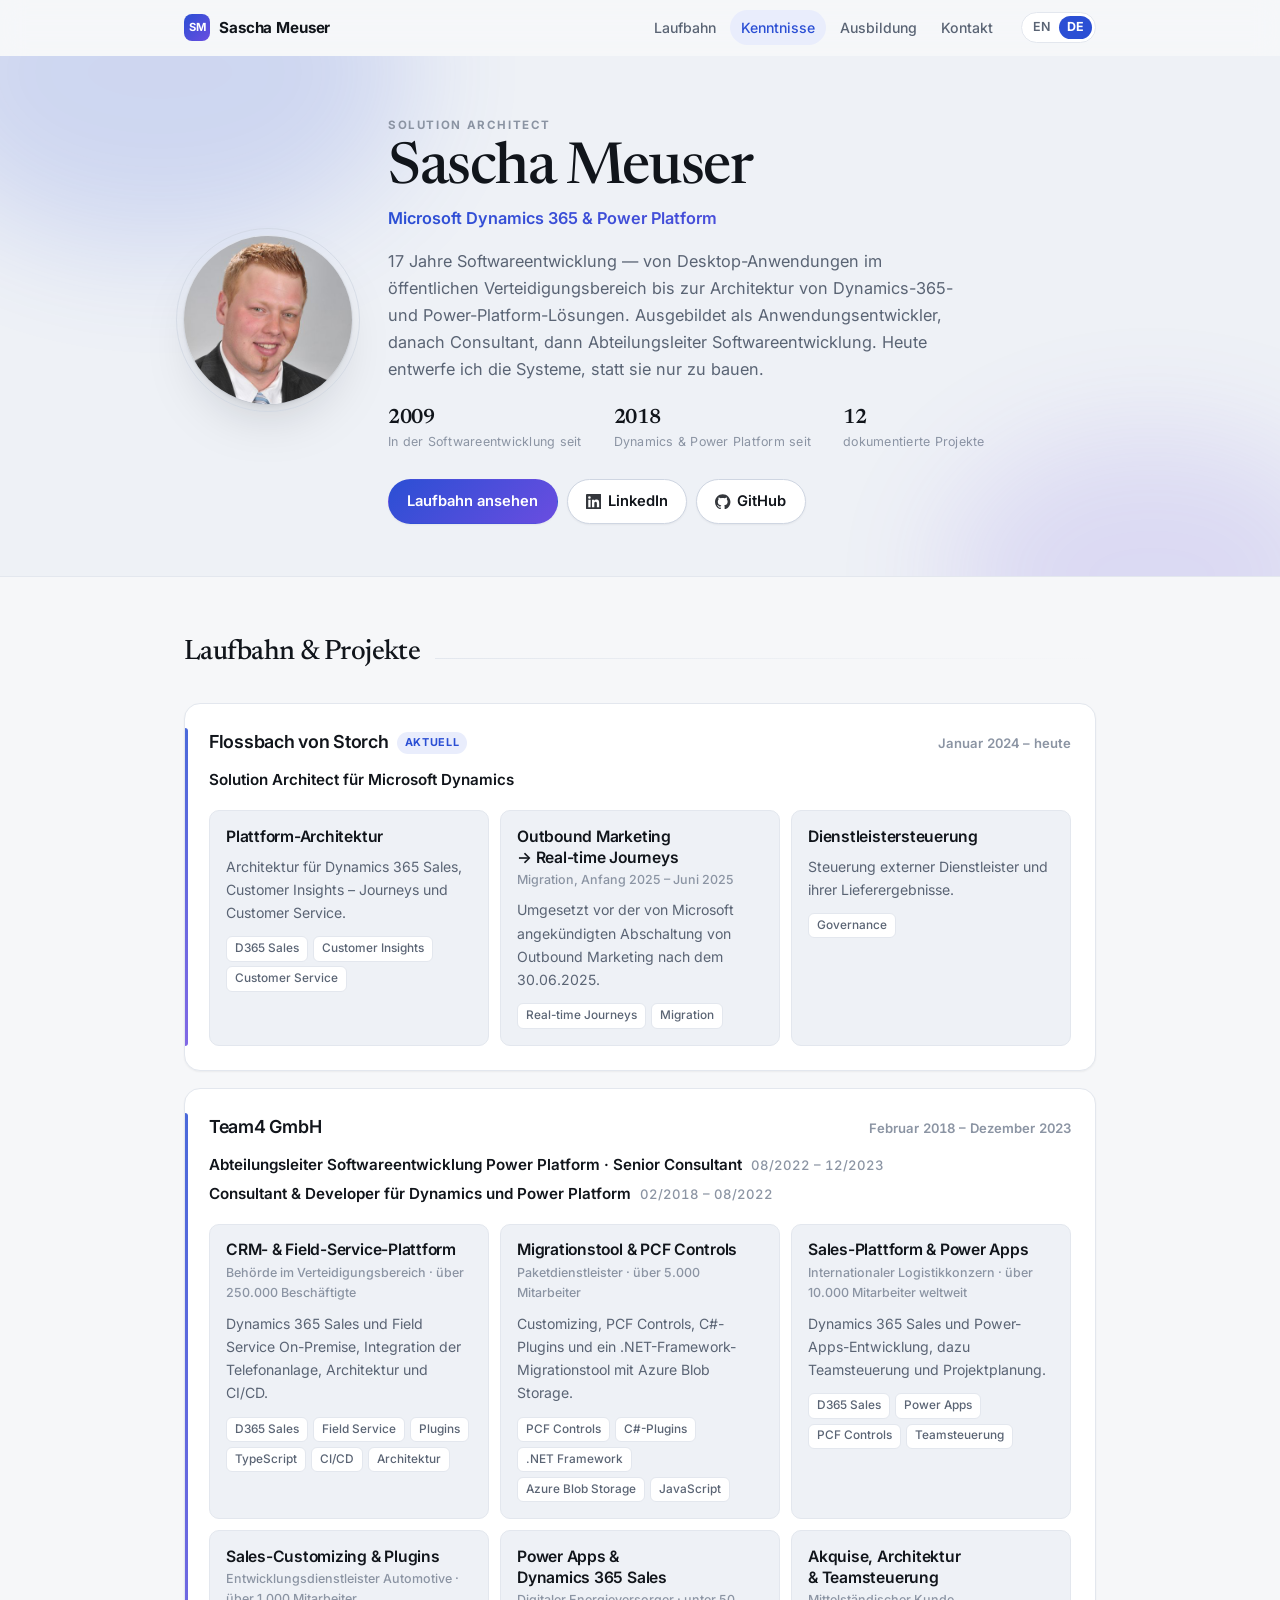
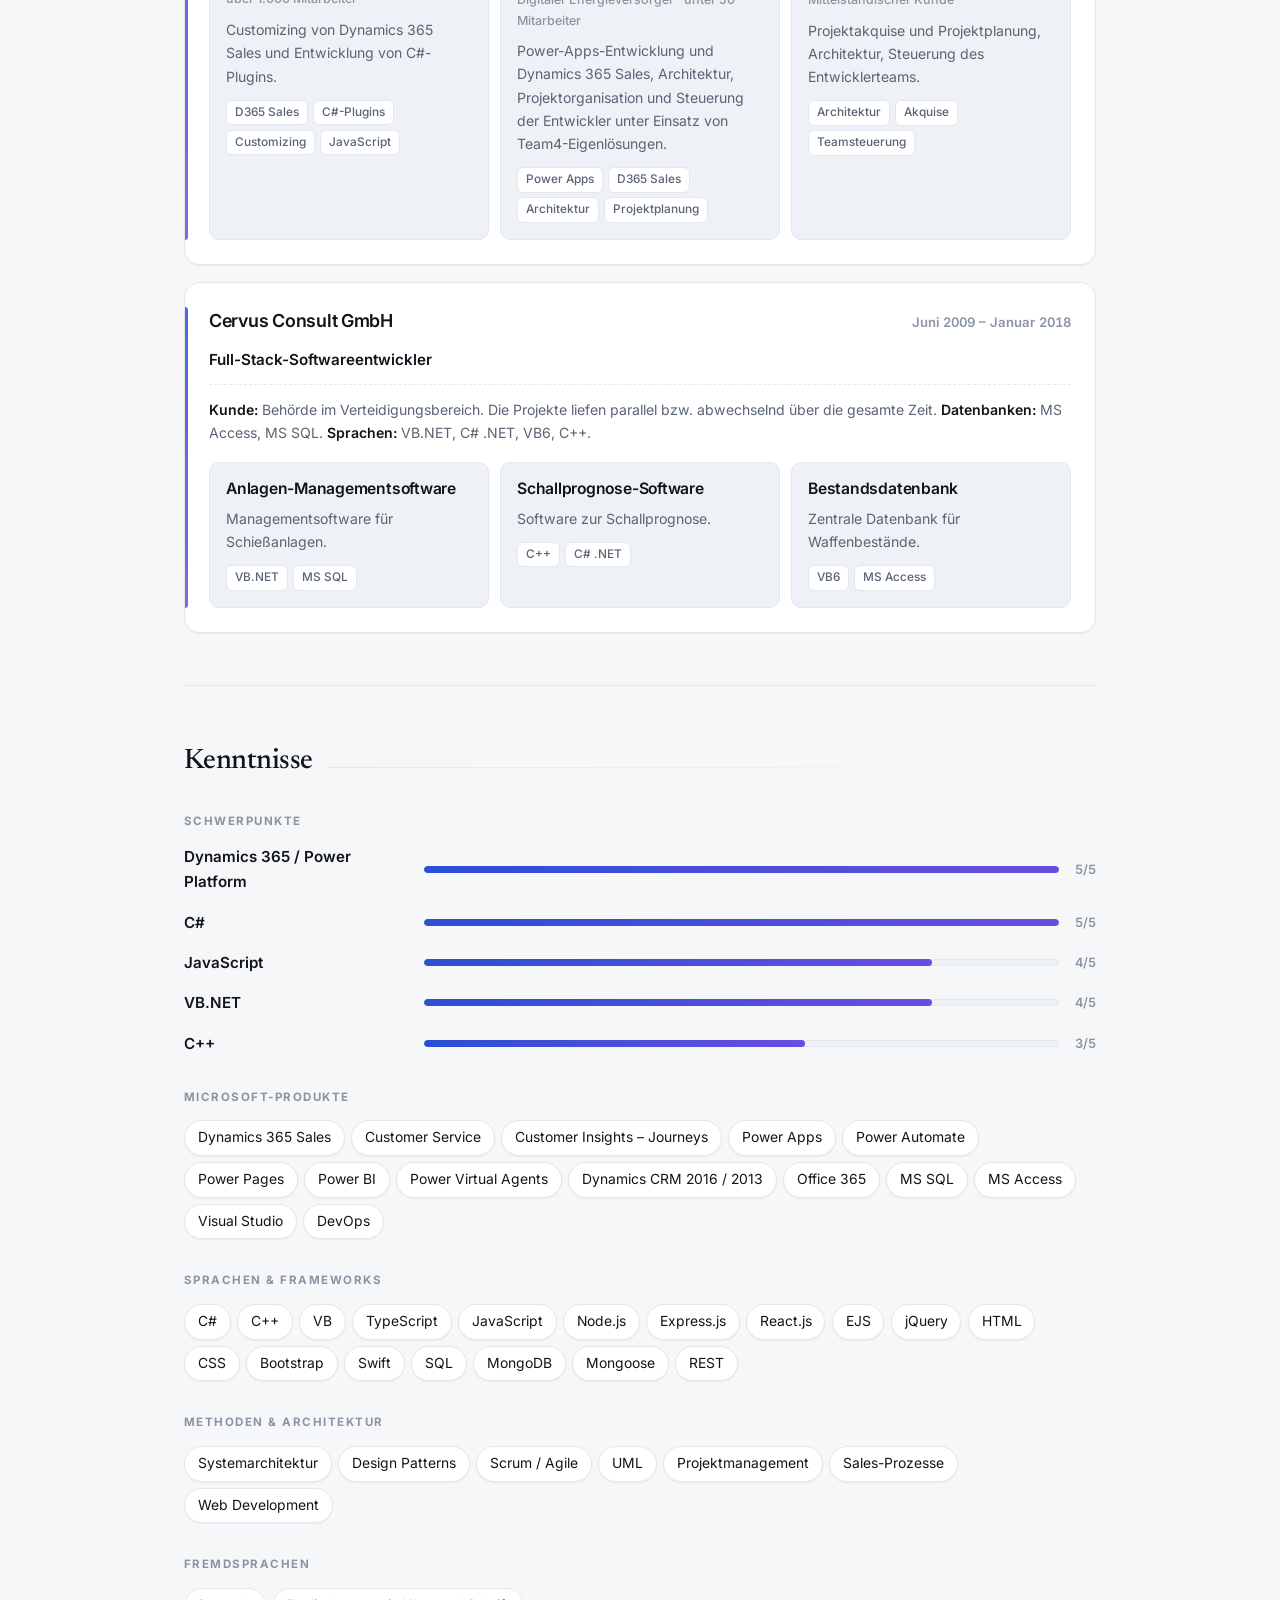
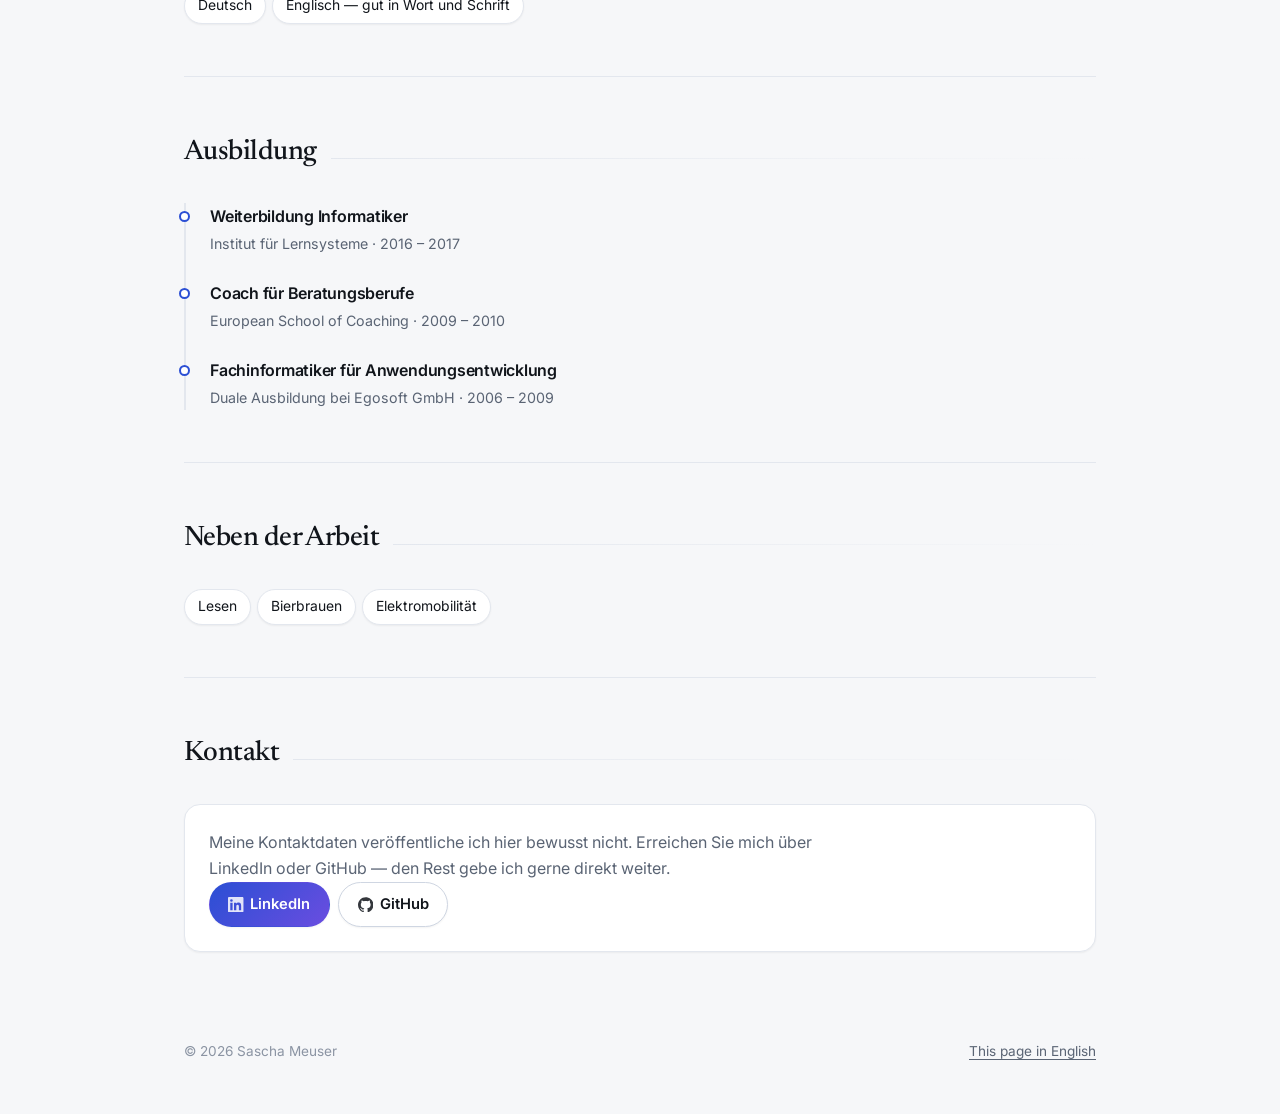
==== commit 565cef61: "Link LinkedIn, and serve the portrait at a sane size - Add the LinkedIn profile to the hero and the " ====
--- a/de.html
+++ b/de.html
@@ -21,7 +21,7 @@
   <meta property="og:title" content="Sascha Meuser — Solution Architect, Dynamics 365 &amp; Power Platform">
   <meta property="og:description"
     content="17 Jahre Softwareentwicklung — von Desktop-Anwendungen im öffentlichen Verteidigungsbereich bis zur Architektur von Dynamics-365-Lösungen.">
-  <meta property="og:image" content="https://miedon.github.io/CV/images/Meuser_Sascha_CRMPartners.jpg">
+  <meta property="og:image" content="https://miedon.github.io/CV/images/portrait-800.jpg">
   <meta name="twitter:card" content="summary">
 
   <link rel="icon" href="data:image/svg+xml,<svg xmlns='http://www.w3.org/2000/svg' viewBox='0 0 100 100'><rect width='100' height='100' rx='22' fill='%232b4fd4'/><text x='50' y='71' font-size='54' font-family='sans-serif' font-weight='bold' fill='white' text-anchor='middle'>SM</text></svg>">
@@ -58,8 +58,10 @@
   <header class="hero" id="top">
     <div class="wrap hero-inner">
       <div class="portrait">
-        <img src="images/Meuser_Sascha_CRMPartners.jpg" alt="Portr&auml;t von Sascha Meuser"
-          width="168" height="168" fetchpriority="high">
+        <img src="images/portrait-400.jpg"
+          srcset="images/portrait-400.jpg 400w, images/portrait-800.jpg 800w"
+          sizes="(max-width: 42rem) 120px, 168px"
+          alt="Portr&auml;t von Sascha Meuser" width="168" height="168" fetchpriority="high">
       </div>
       <div>
         <p class="eyebrow">Solution Architect</p>
@@ -79,8 +81,8 @@
         </ul>
         <nav class="actions" aria-label="Haupt">
           <a class="btn btn-primary" href="#career">Laufbahn ansehen</a>
-          <a class="btn" href="#skills">Kenntnisse</a>
-          <a class="btn" href="https://github.com/Miedon" rel="noopener">GitHub &#8599;</a>
+          <a class="btn" href="https://www.linkedin.com/in/sascha-meuser-61380b10/" rel="me noopener"><svg viewBox="0 0 24 24" aria-hidden="true" focusable="false"><path fill="currentColor" d="M20.447 20.452h-3.554v-5.569c0-1.328-.027-3.037-1.852-3.037-1.853 0-2.136 1.445-2.136 2.939v5.667H9.351V9h3.414v1.561h.046c.477-.9 1.637-1.85 3.37-1.85 3.601 0 4.267 2.37 4.267 5.455v6.286zM5.337 7.433a2.062 2.062 0 01-2.063-2.065 2.064 2.064 0 112.063 2.065zm1.782 13.019H3.555V9h3.564v11.452zM22.225 0H1.771C.792 0 0 .774 0 1.729v20.542C0 23.227.792 24 1.771 24h20.451C23.2 24 24 23.227 24 22.271V1.729C24 .774 23.2 0 22.225 0z"/></svg>LinkedIn</a>
+          <a class="btn" href="https://github.com/Miedon" rel="me noopener"><svg viewBox="0 0 24 24" aria-hidden="true" focusable="false"><path fill="currentColor" d="M12 .297c-6.63 0-12 5.373-12 12 0 5.303 3.438 9.8 8.205 11.385.6.113.82-.258.82-.577 0-.285-.01-1.04-.015-2.04-3.338.724-4.042-1.61-4.042-1.61C4.422 18.07 3.633 17.7 3.633 17.7c-1.087-.744.084-.729.084-.729 1.205.084 1.838 1.236 1.838 1.236 1.07 1.835 2.809 1.305 3.495.998.108-.776.417-1.305.76-1.605-2.665-.3-5.466-1.332-5.466-5.93 0-1.31.465-2.38 1.235-3.22-.135-.303-.54-1.523.105-3.176 0 0 1.005-.322 3.3 1.23.96-.267 1.98-.399 3-.405 1.02.006 2.04.138 3 .405 2.28-1.552 3.285-1.23 3.285-1.23.645 1.653.24 2.873.12 3.176.765.84 1.23 1.91 1.23 3.22 0 4.61-2.805 5.625-5.475 5.92.42.36.81 1.096.81 2.22 0 1.606-.015 2.896-.015 3.286 0 .315.21.69.825.57C20.565 22.092 24 17.592 24 12.297c0-6.627-5.373-12-12-12"/></svg>GitHub</a>
         </nav>
       </div>
     </div>
@@ -416,11 +418,12 @@
       <div class="card-note">
         <p>
           Meine Kontaktdaten ver&ouml;ffentliche ich hier bewusst nicht.
-          Erreichen Sie mich &uuml;ber GitHub &mdash; den Rest gebe ich gerne
-          direkt weiter.
+          Erreichen Sie mich &uuml;ber LinkedIn oder GitHub &mdash; den Rest gebe
+          ich gerne direkt weiter.
         </p>
         <p class="actions">
-          <a class="btn btn-primary" href="https://github.com/Miedon" rel="noopener">GitHub &#8599;</a>
+          <a class="btn btn-primary" href="https://www.linkedin.com/in/sascha-meuser-61380b10/" rel="me noopener"><svg viewBox="0 0 24 24" aria-hidden="true" focusable="false"><path fill="currentColor" d="M20.447 20.452h-3.554v-5.569c0-1.328-.027-3.037-1.852-3.037-1.853 0-2.136 1.445-2.136 2.939v5.667H9.351V9h3.414v1.561h.046c.477-.9 1.637-1.85 3.37-1.85 3.601 0 4.267 2.37 4.267 5.455v6.286zM5.337 7.433a2.062 2.062 0 01-2.063-2.065 2.064 2.064 0 112.063 2.065zm1.782 13.019H3.555V9h3.564v11.452zM22.225 0H1.771C.792 0 0 .774 0 1.729v20.542C0 23.227.792 24 1.771 24h20.451C23.2 24 24 23.227 24 22.271V1.729C24 .774 23.2 0 22.225 0z"/></svg>LinkedIn</a>
+          <a class="btn" href="https://github.com/Miedon" rel="me noopener"><svg viewBox="0 0 24 24" aria-hidden="true" focusable="false"><path fill="currentColor" d="M12 .297c-6.63 0-12 5.373-12 12 0 5.303 3.438 9.8 8.205 11.385.6.113.82-.258.82-.577 0-.285-.01-1.04-.015-2.04-3.338.724-4.042-1.61-4.042-1.61C4.422 18.07 3.633 17.7 3.633 17.7c-1.087-.744.084-.729.084-.729 1.205.084 1.838 1.236 1.838 1.236 1.07 1.835 2.809 1.305 3.495.998.108-.776.417-1.305.76-1.605-2.665-.3-5.466-1.332-5.466-5.93 0-1.31.465-2.38 1.235-3.22-.135-.303-.54-1.523.105-3.176 0 0 1.005-.322 3.3 1.23.96-.267 1.98-.399 3-.405 1.02.006 2.04.138 3 .405 2.28-1.552 3.285-1.23 3.285-1.23.645 1.653.24 2.873.12 3.176.765.84 1.23 1.91 1.23 3.22 0 4.61-2.805 5.625-5.475 5.92.42.36.81 1.096.81 2.22 0 1.606-.015 2.896-.015 3.286 0 .315.21.69.825.57C20.565 22.092 24 17.592 24 12.297c0-6.627-5.373-12-12-12"/></svg>GitHub</a>
         </p>
       </div>
     </section>
--- a/styles.css
+++ b/styles.css
@@ -441,6 +441,17 @@
   transform: translateY(0);
 }
 
+.btn svg {
+  width: 1.05em;
+  height: 1.05em;
+  flex: 0 0 auto;
+  opacity: .85;
+}
+
+.btn:hover svg {
+  opacity: 1;
+}
+
 .btn-primary {
   border-color: transparent;
   background: linear-gradient(135deg, var(--accent), var(--accent-2));
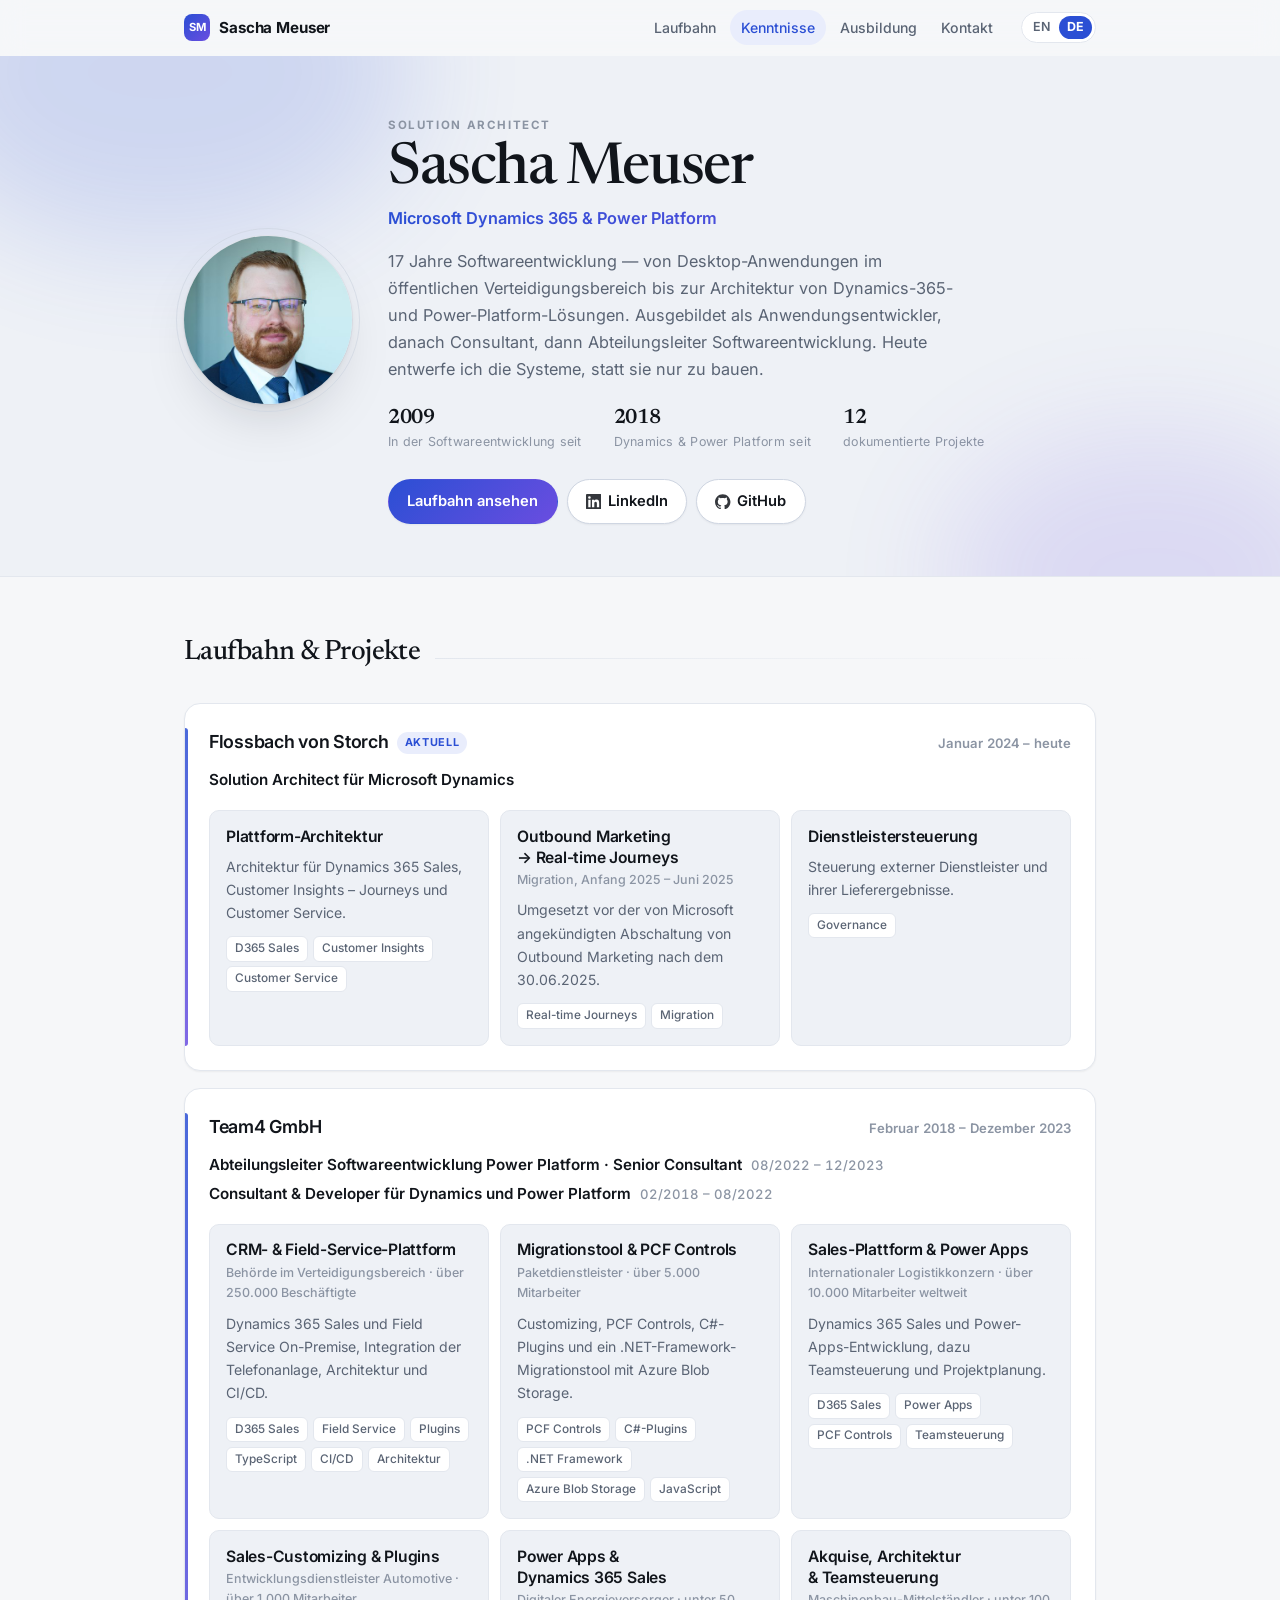
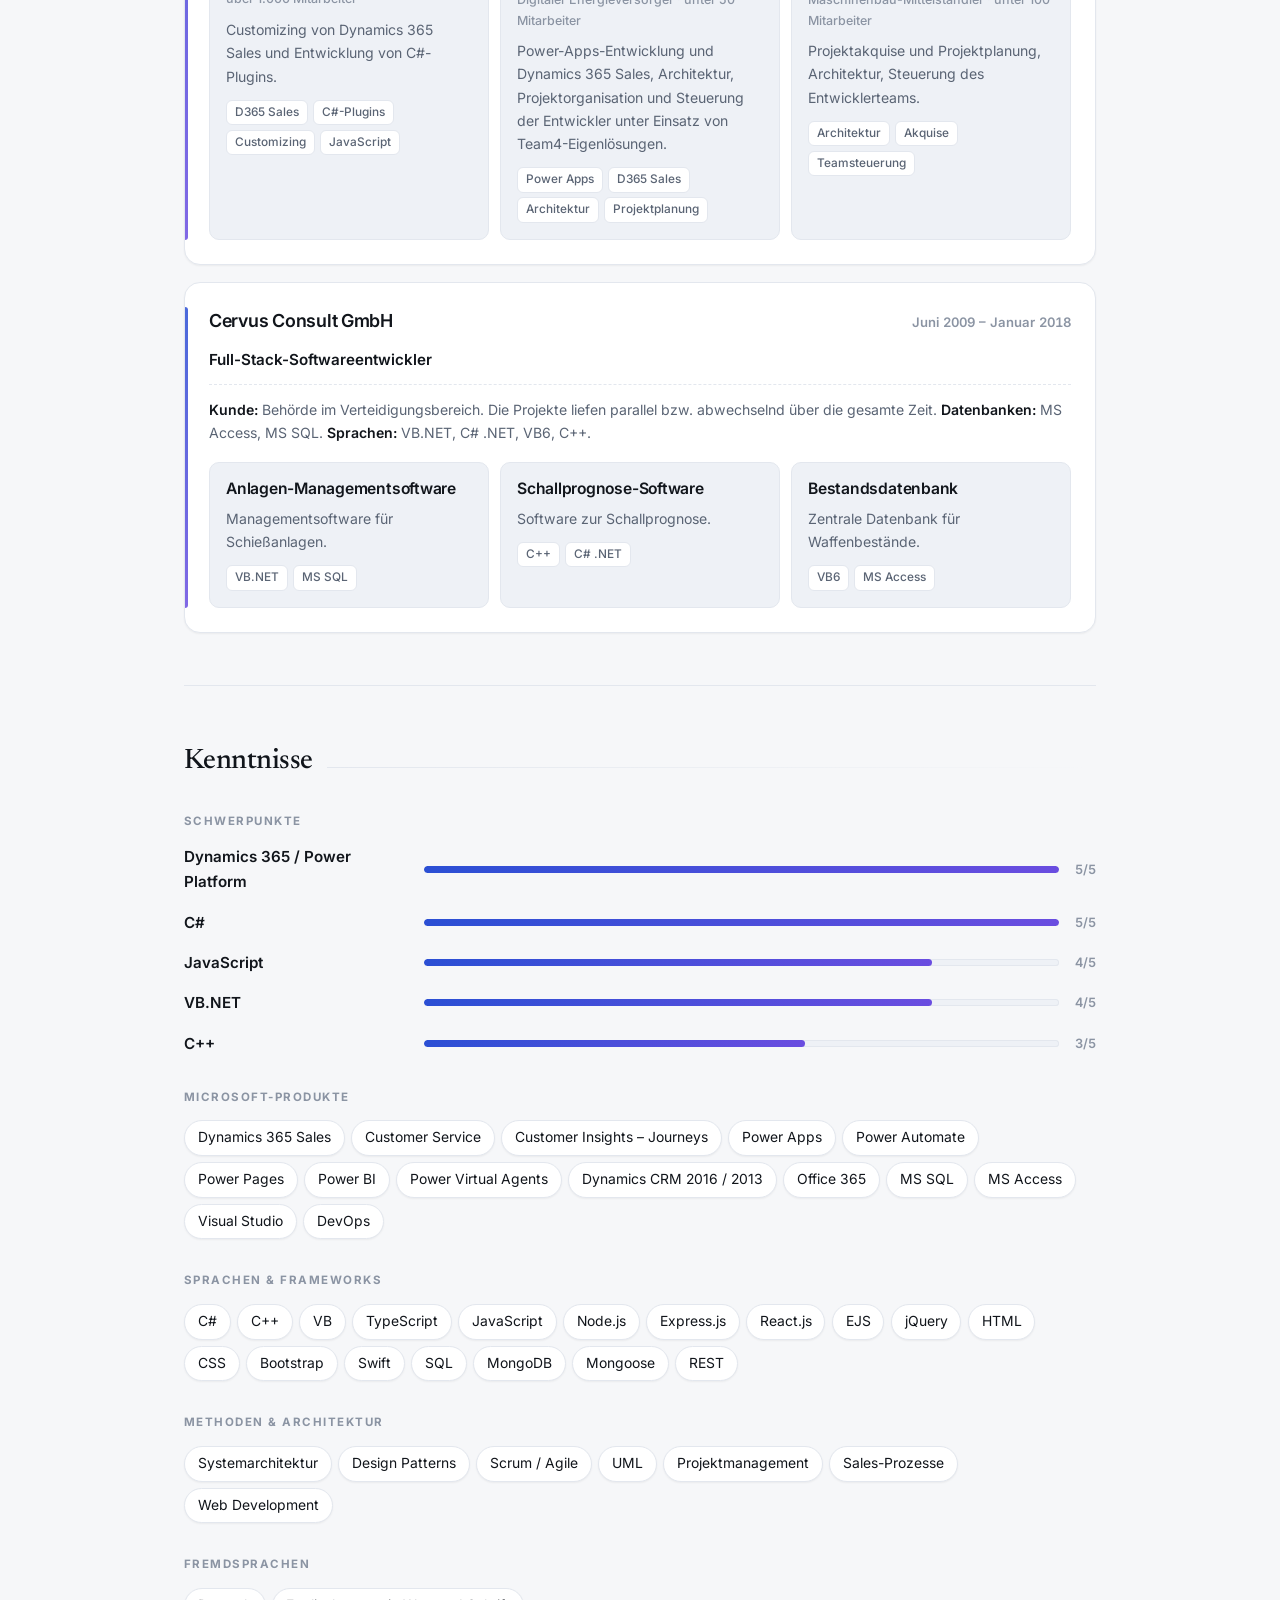
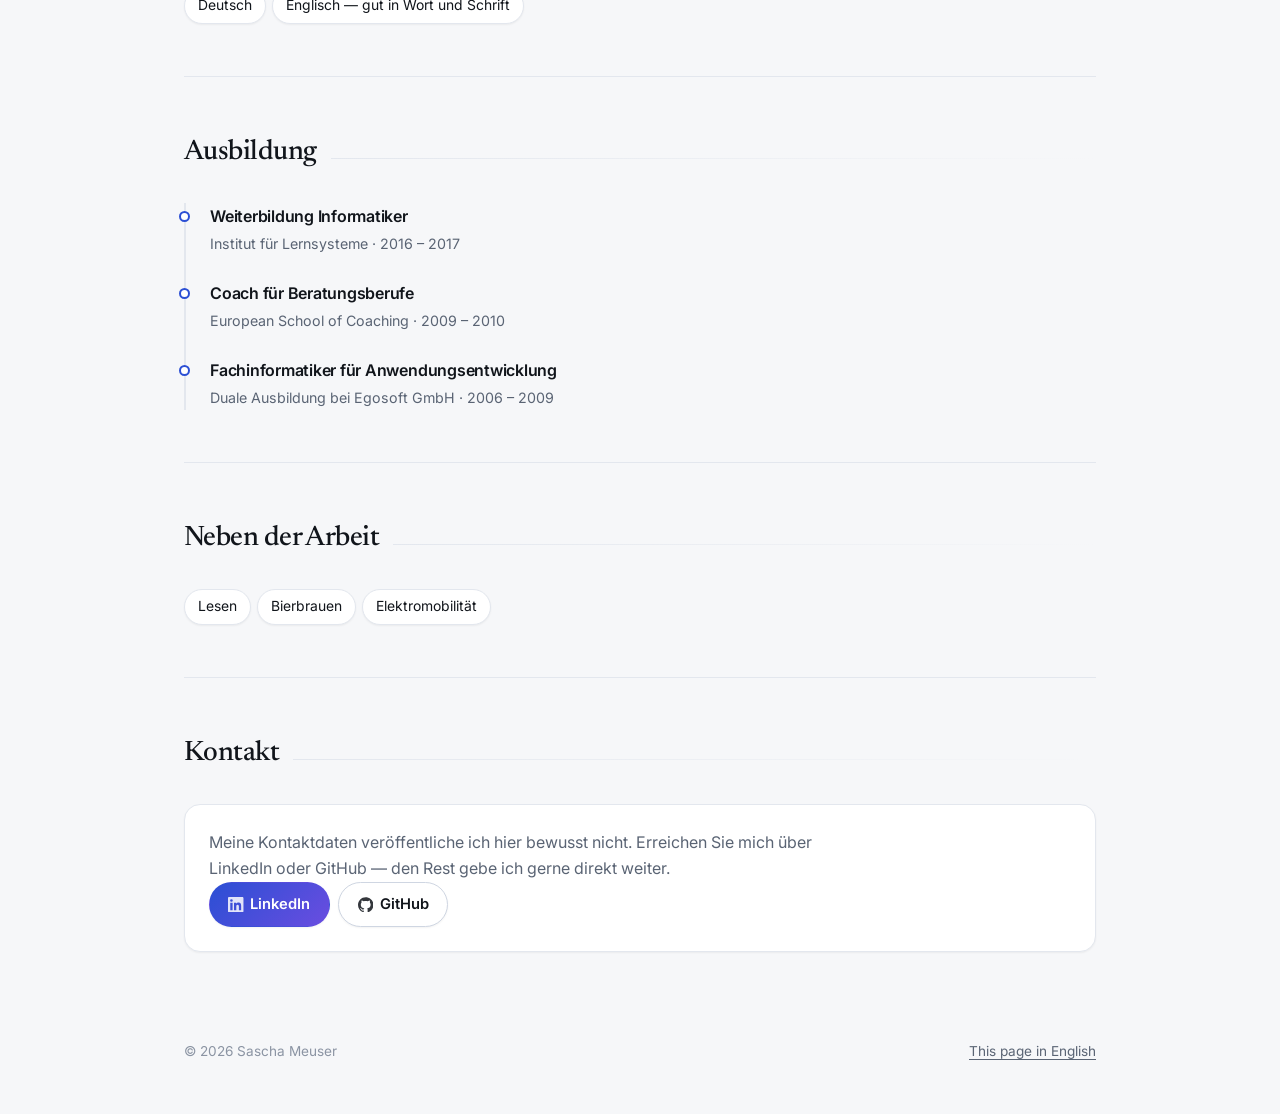
==== commit a4447169: "Identify the last client descriptor as mechanical engineering The remaining placeholder client is a " ====
--- a/de.html
+++ b/de.html
@@ -229,7 +229,7 @@
             </li>
             <li>
               <h4>Akquise, Architektur &amp; Teamsteuerung</h4>
-              <span class="client">Mittelst&auml;ndischer Kunde</span>
+              <span class="client">Maschinenbau-Mittelst&auml;ndler &middot; unter 100 Mitarbeiter</span>
               <p>
                 Projektakquise und Projektplanung, Architektur, Steuerung des
                 Entwicklerteams.
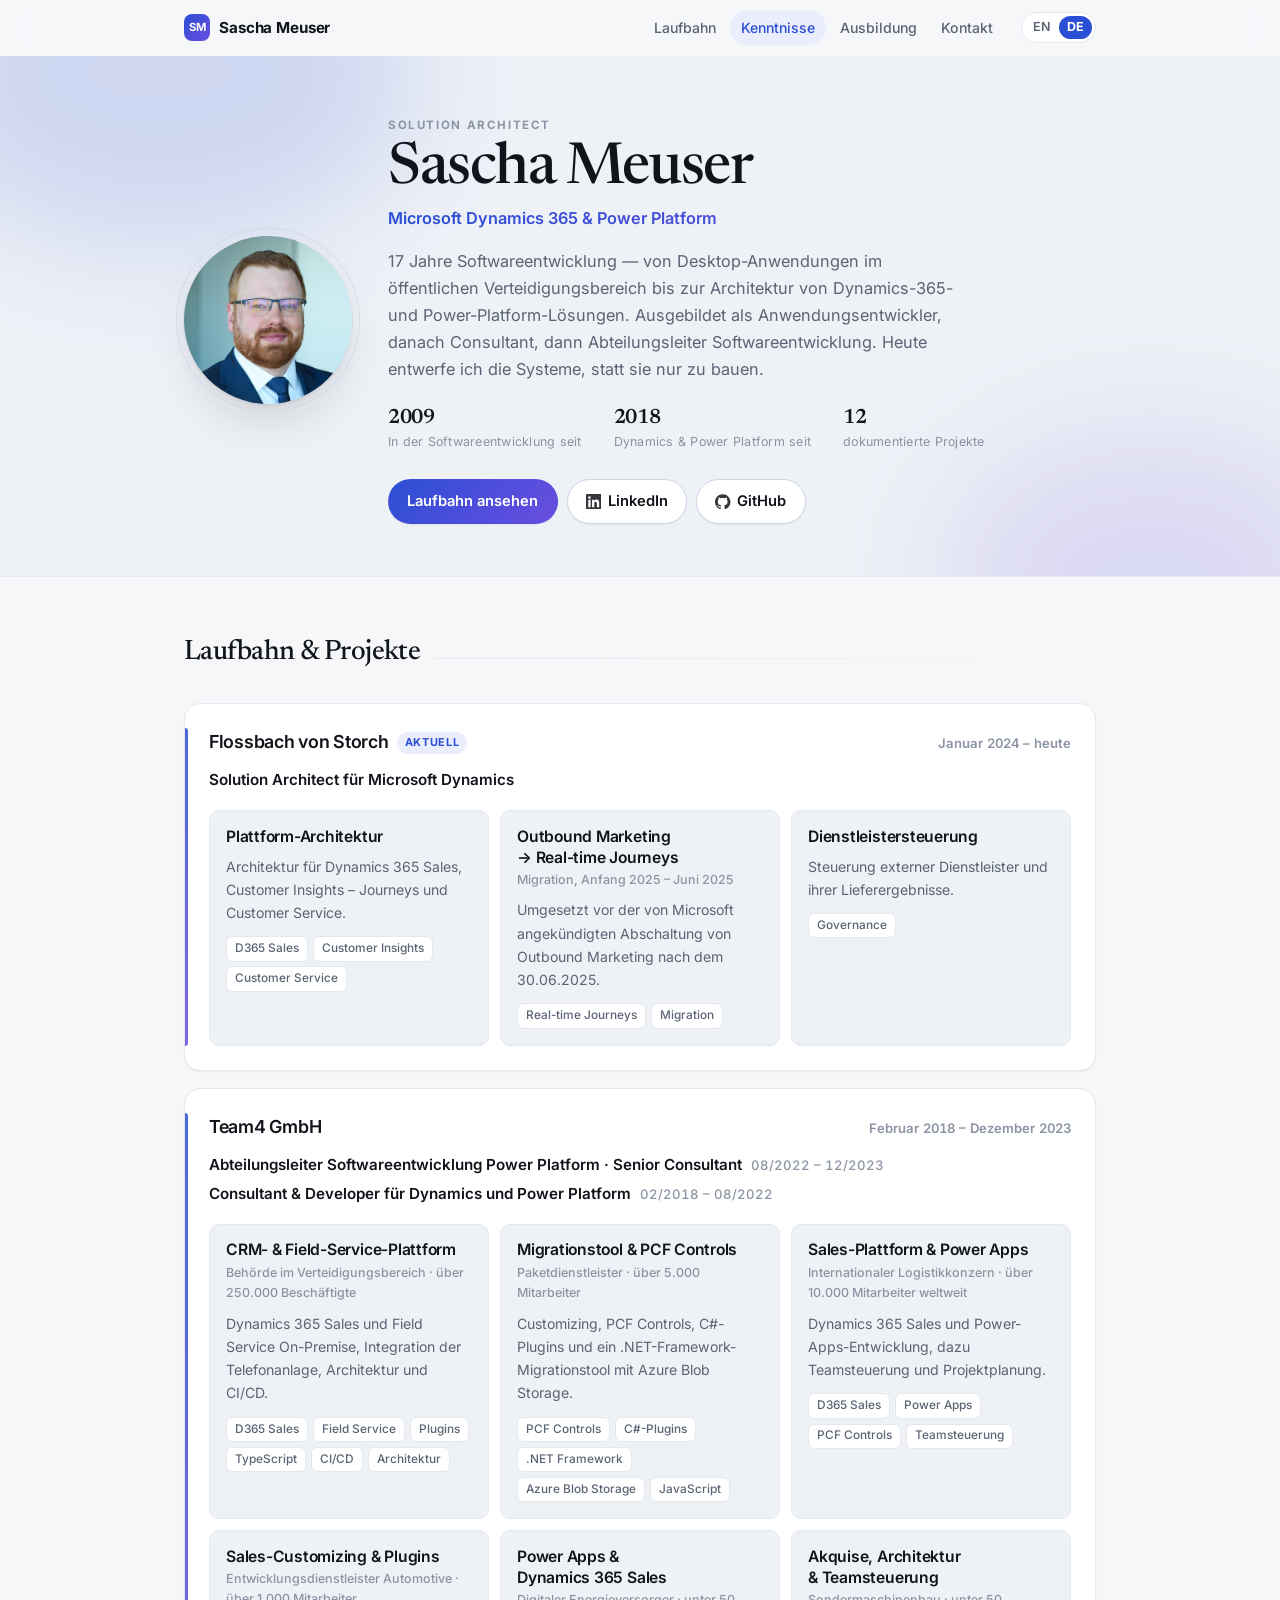
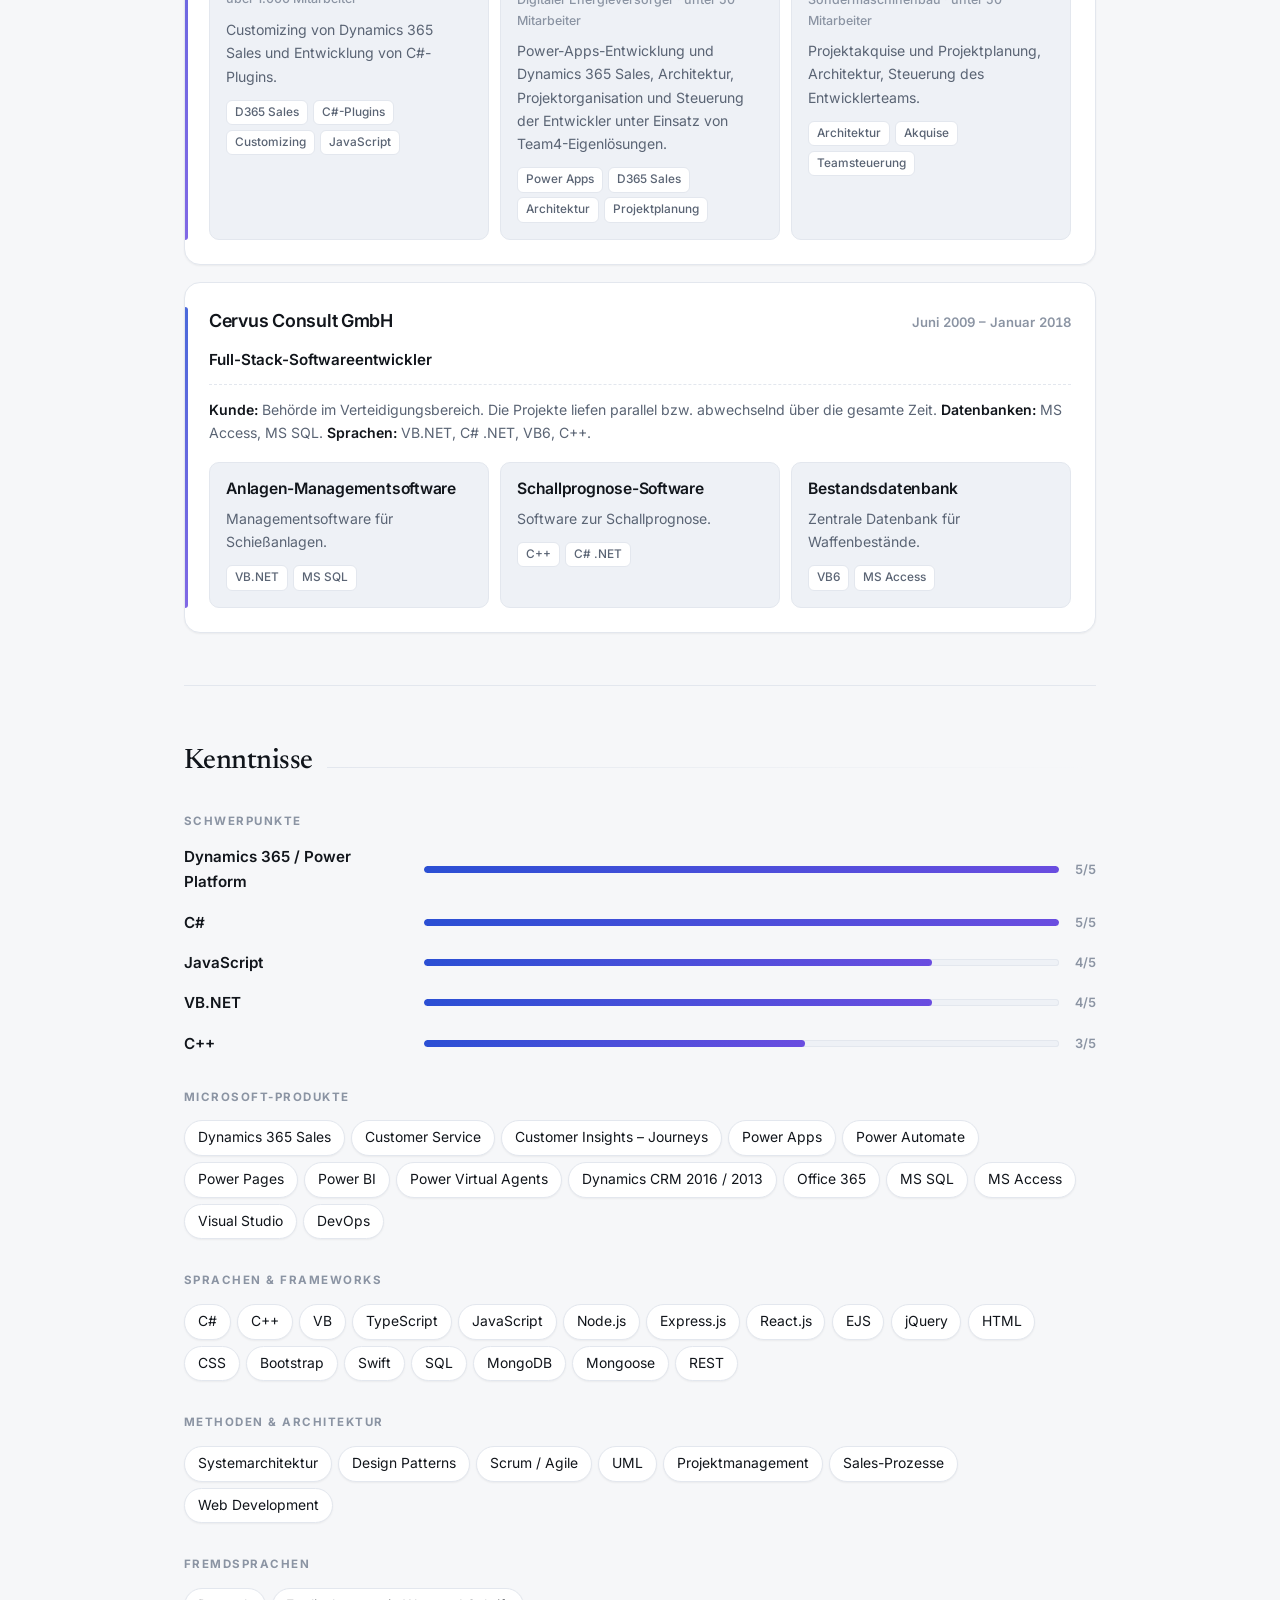
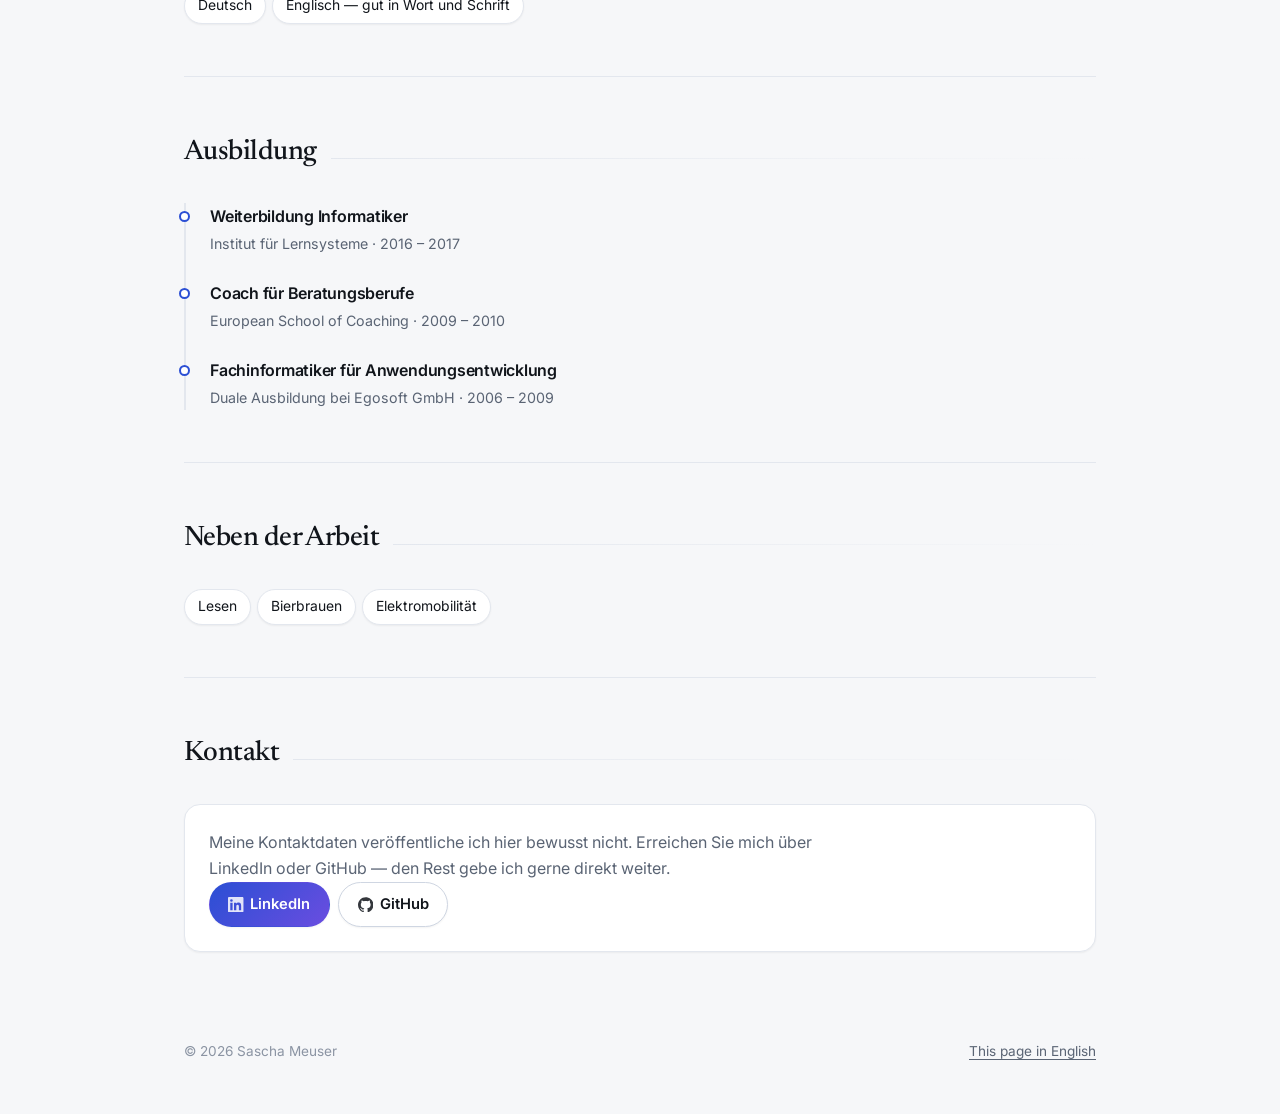
==== commit de5296fc: "Correct the machine builder's sector and size band The client is a special-purpose machine builder f" ====
--- a/de.html
+++ b/de.html
@@ -229,7 +229,7 @@
             </li>
             <li>
               <h4>Akquise, Architektur &amp; Teamsteuerung</h4>
-              <span class="client">Maschinenbau-Mittelst&auml;ndler &middot; unter 100 Mitarbeiter</span>
+              <span class="client">Sondermaschinenbau &middot; unter 50 Mitarbeiter</span>
               <p>
                 Projektakquise und Projektplanung, Architektur, Steuerung des
                 Entwicklerteams.
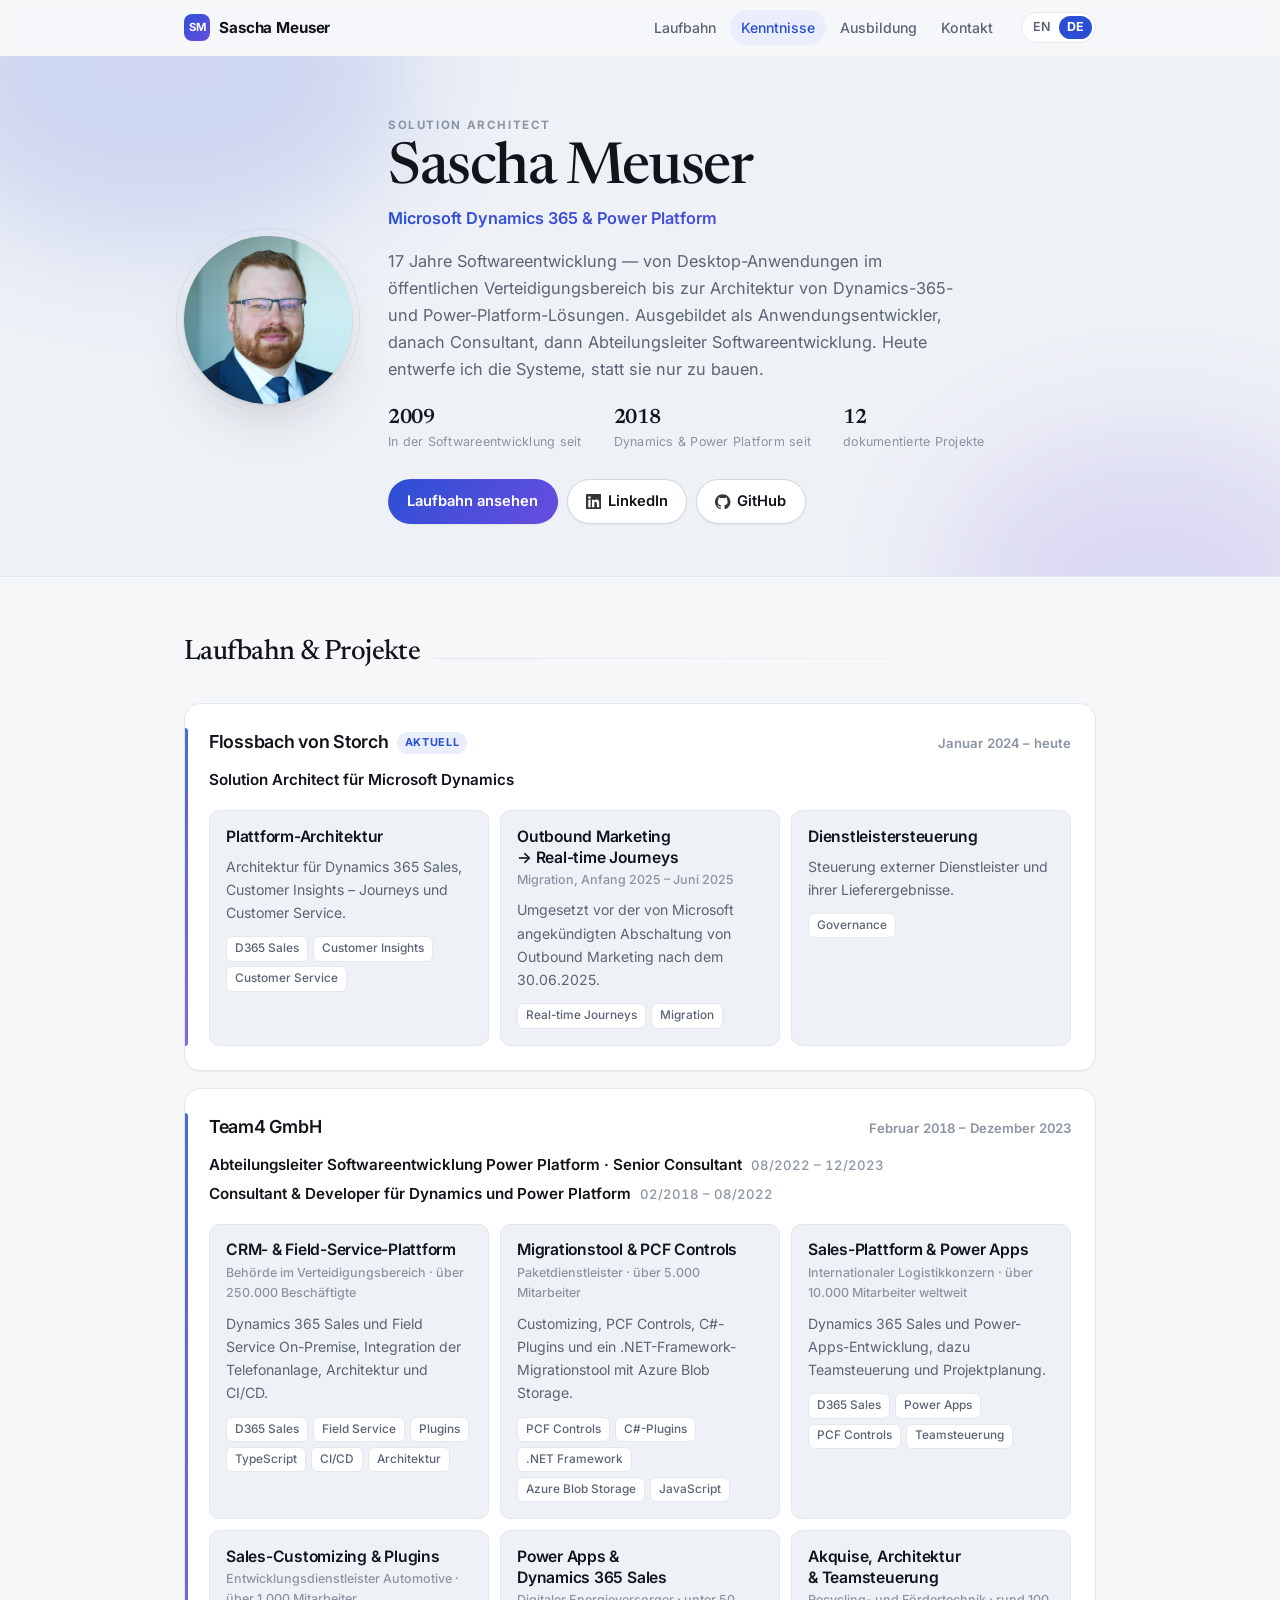
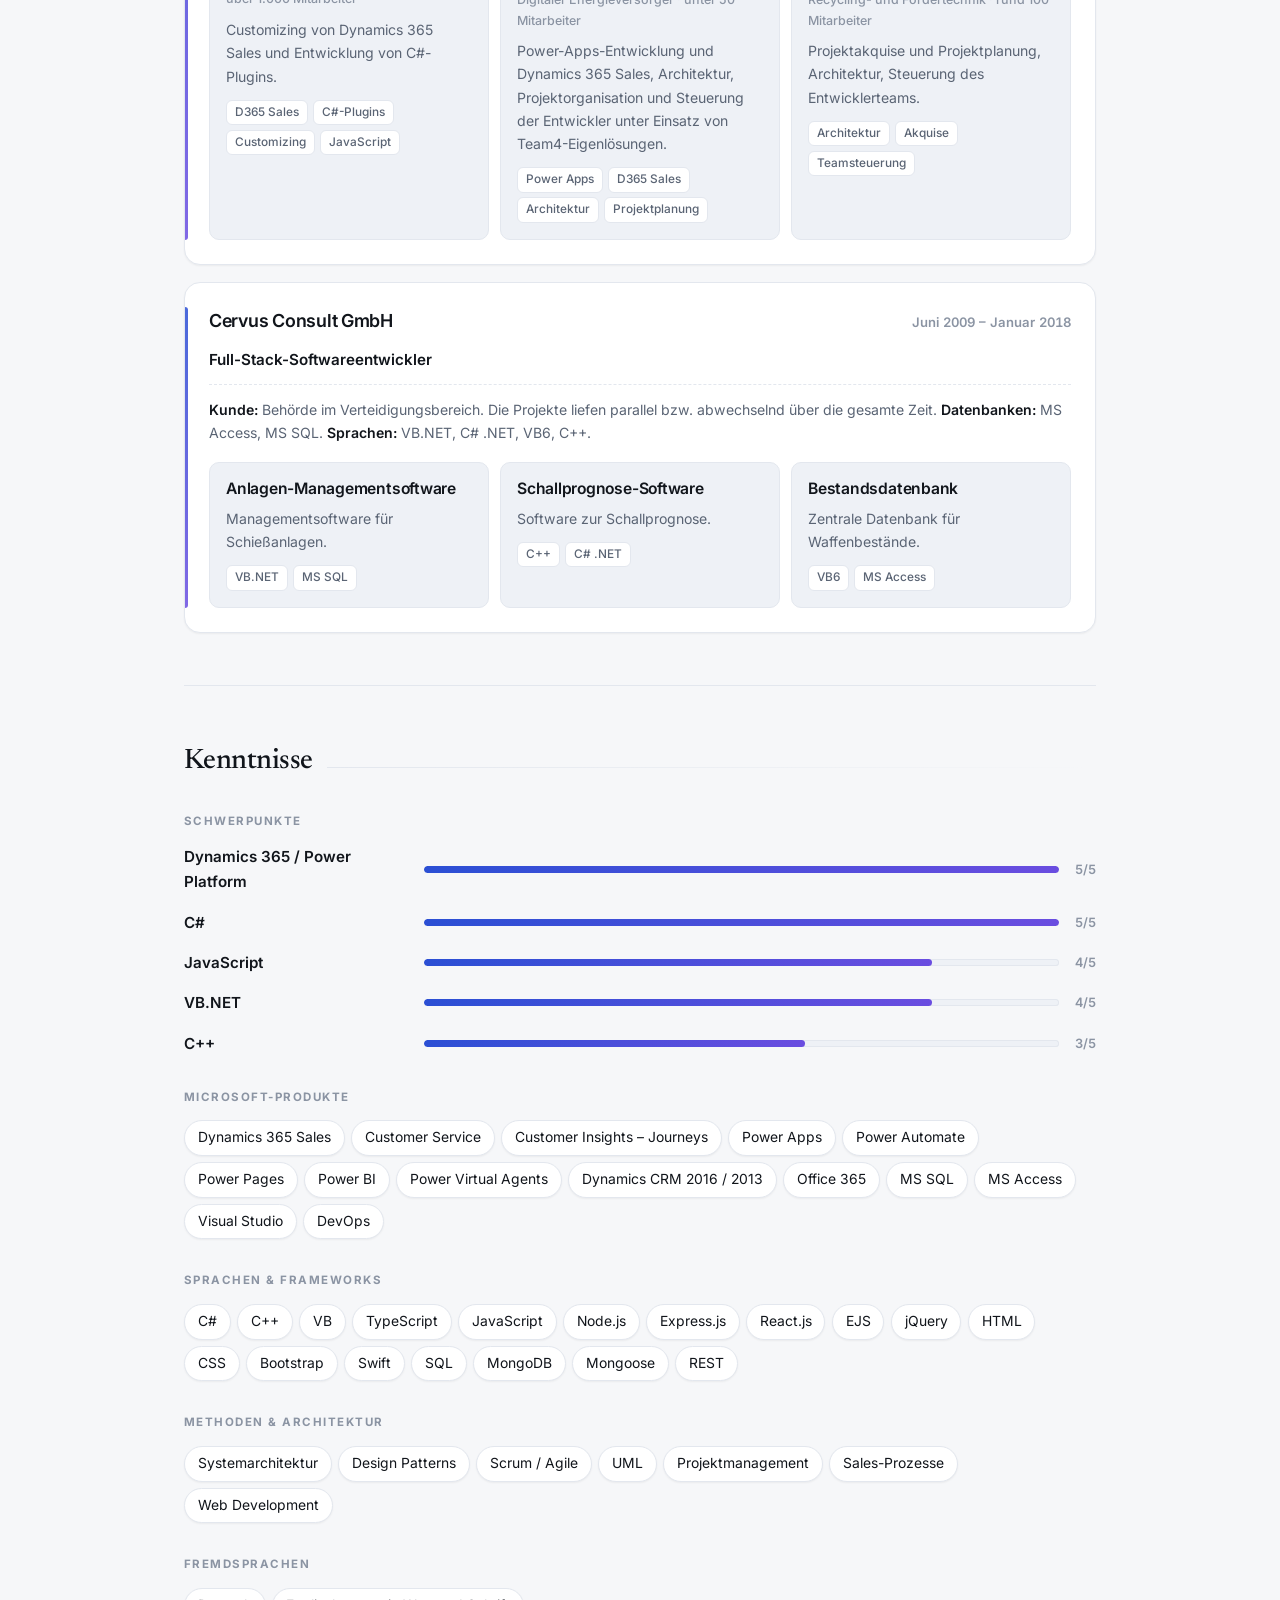
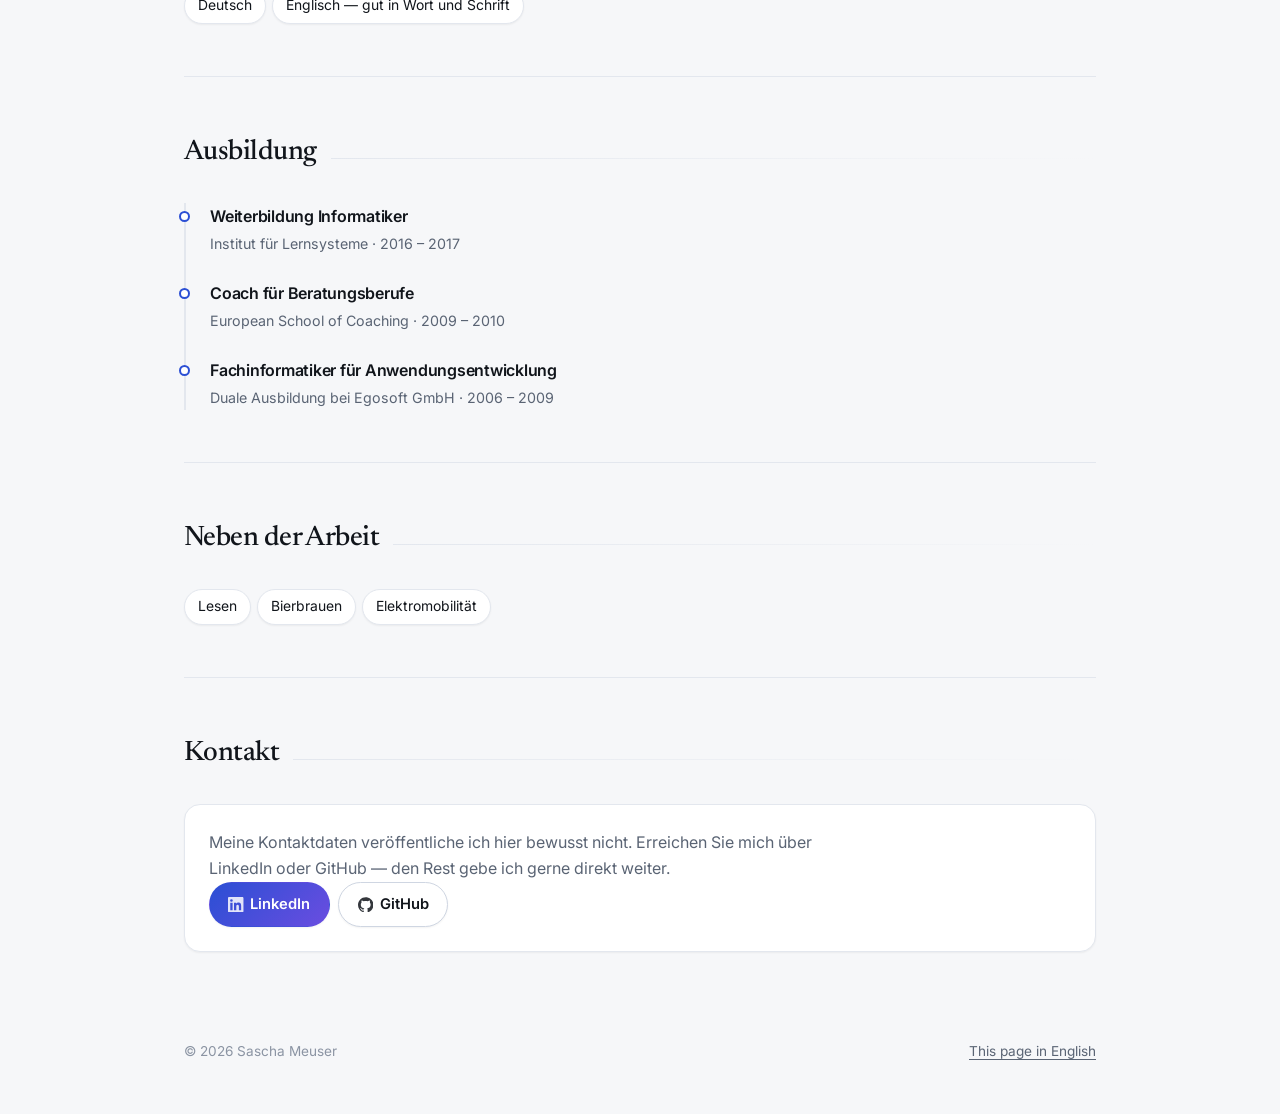
==== commit 6d78a0d6: "Correct the last client: recycling and conveyor plant engineering Confirmed by the client themselves" ====
--- a/de.html
+++ b/de.html
@@ -229,7 +229,7 @@
             </li>
             <li>
               <h4>Akquise, Architektur &amp; Teamsteuerung</h4>
-              <span class="client">Sondermaschinenbau &middot; unter 50 Mitarbeiter</span>
+              <span class="client">Recycling- und F&ouml;rdertechnik &middot; rund 100 Mitarbeiter</span>
               <p>
                 Projektakquise und Projektplanung, Architektur, Steuerung des
                 Entwicklerteams.
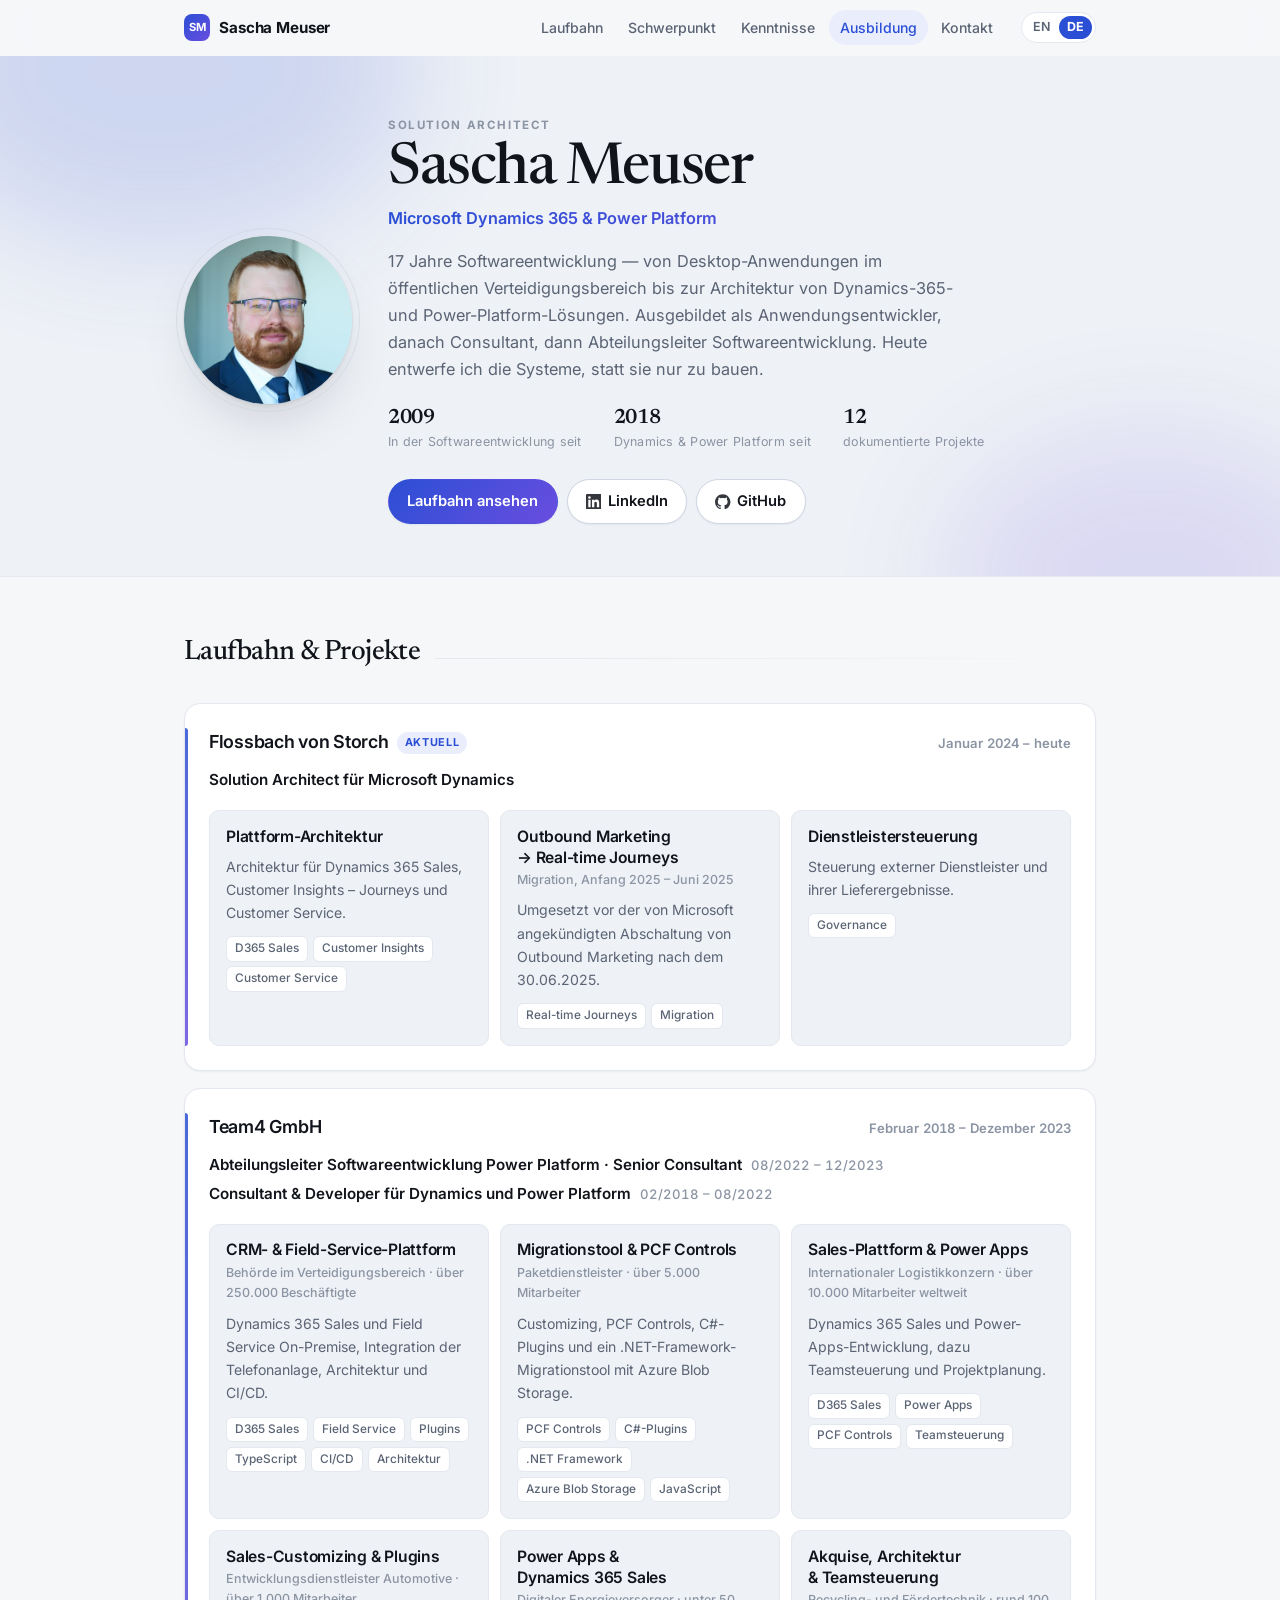
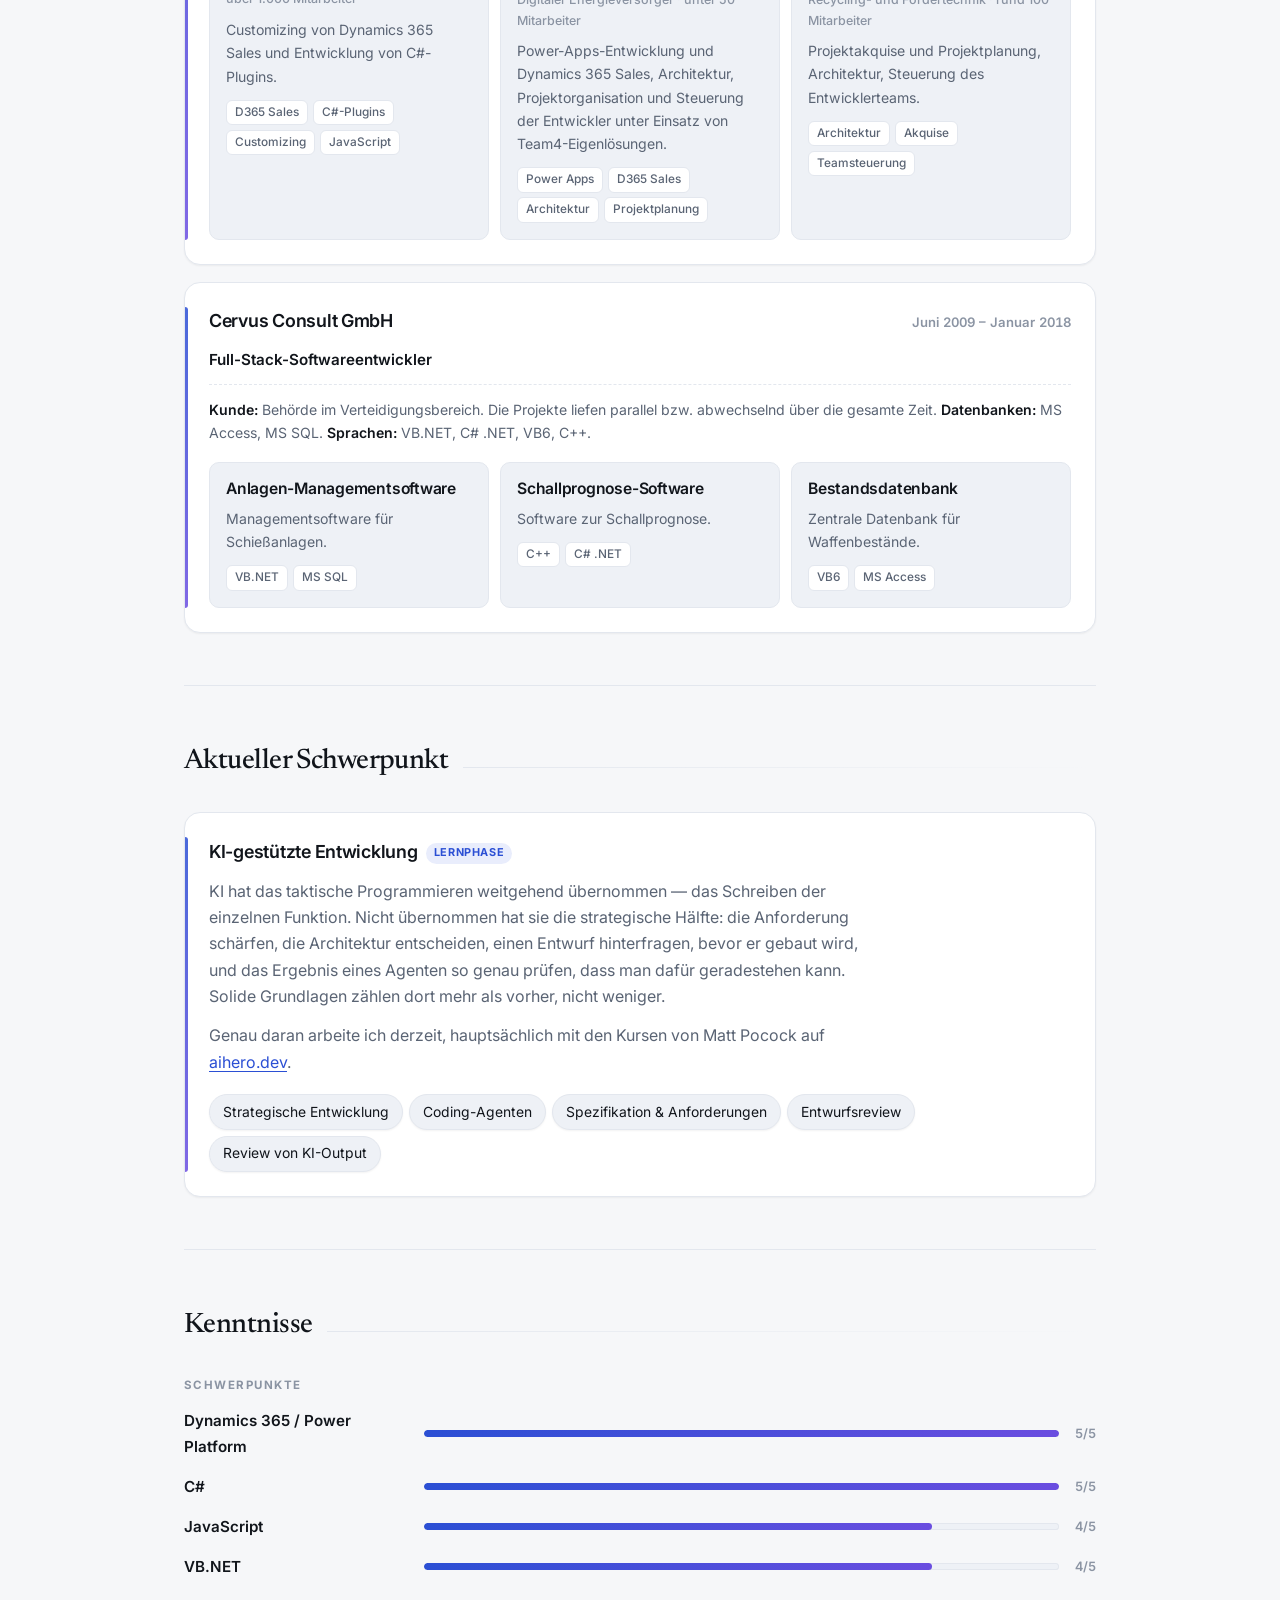
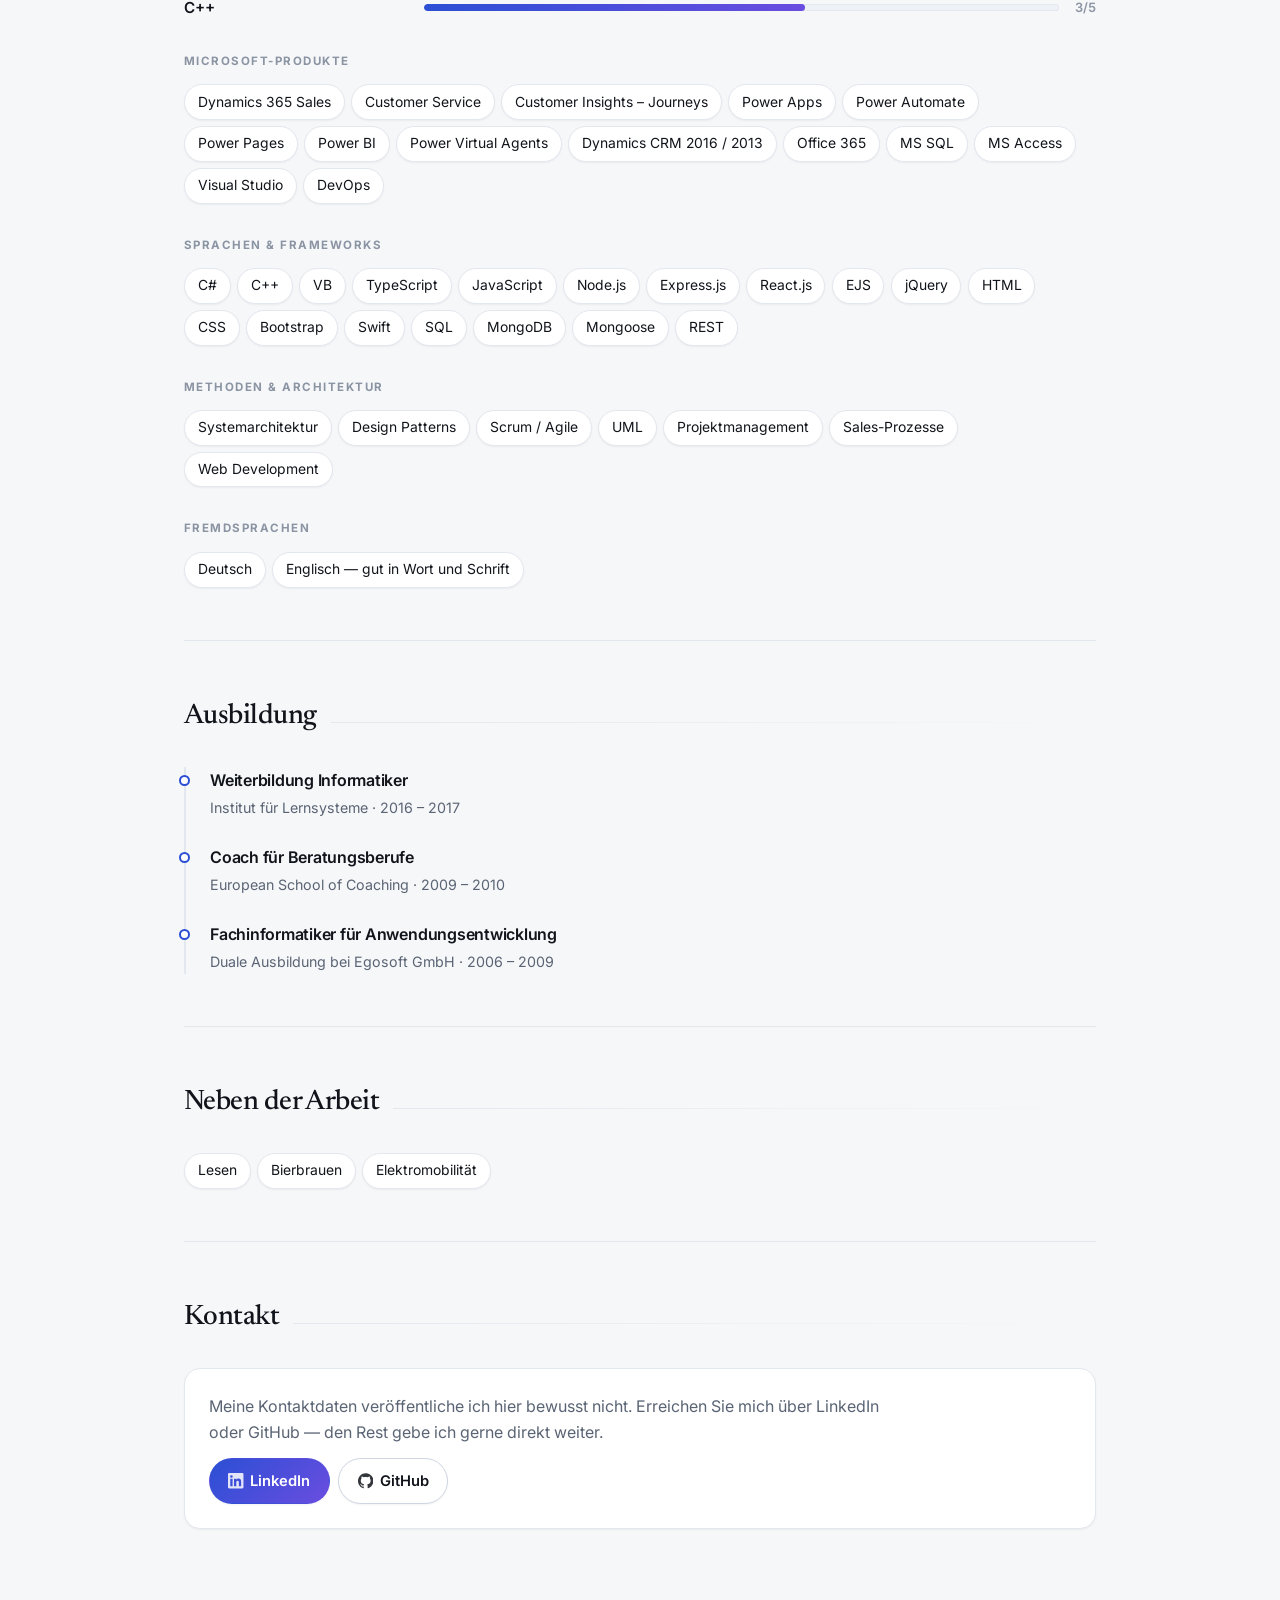
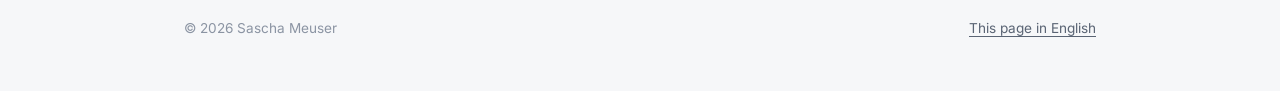
==== commit d68a1382: "Add a "current focus" section on AI-assisted engineering AI was not represented anywhere on the page" ====
--- a/de.html
+++ b/de.html
@@ -44,6 +44,7 @@
       </a>
       <nav aria-label="Abschnitte">
         <a href="#career">Laufbahn</a>
+        <a href="#focus">Schwerpunkt</a>
         <a href="#skills">Kenntnisse</a>
         <a href="#education">Ausbildung</a>
         <a href="#contact">Kontakt</a>
@@ -288,6 +289,36 @@
       </ol>
     </section>
 
+    <section id="focus" class="reveal" aria-labelledby="focus-h">
+      <div class="sec-head">
+        <h2 id="focus-h">Aktueller Schwerpunkt</h2>
+      </div>
+      <div class="card-note card-accent">
+        <h3>KI-gest&uuml;tzte Entwicklung<span class="badge">Lernphase</span></h3>
+        <p>
+          KI hat das taktische Programmieren weitgehend &uuml;bernommen &mdash;
+          das Schreiben der einzelnen Funktion. Nicht &uuml;bernommen hat sie
+          die strategische H&auml;lfte: die Anforderung sch&auml;rfen, die
+          Architektur entscheiden, einen Entwurf hinterfragen, bevor er gebaut
+          wird, und das Ergebnis eines Agenten so genau pr&uuml;fen, dass man
+          daf&uuml;r geradestehen kann. Solide Grundlagen z&auml;hlen dort mehr
+          als vorher, nicht weniger.
+        </p>
+        <p>
+          Genau daran arbeite ich derzeit, haupts&auml;chlich mit den Kursen von
+          Matt Pocock auf
+          <a href="https://www.aihero.dev/" rel="noopener">aihero.dev</a>.
+        </p>
+        <ul class="tags">
+          <li>Strategische Entwicklung</li>
+          <li>Coding-Agenten</li>
+          <li>Spezifikation &amp; Anforderungen</li>
+          <li>Entwurfsreview</li>
+          <li>Review von KI-Output</li>
+        </ul>
+      </div>
+    </section>
+
     <section id="skills" class="reveal" aria-labelledby="skills-h">
       <div class="sec-head">
         <h2 id="skills-h">Kenntnisse</h2>
--- a/styles.css
+++ b/styles.css
@@ -798,10 +798,45 @@
   box-shadow: var(--shadow-sm);
 }
 
+.card-note h3 {
+  margin: 0 0 .7rem;
+  font-size: 1.12rem;
+}
+
 .card-note p {
   margin: 0;
-  max-width: 38rem;
+  max-width: 42rem;
   color: var(--muted);
+}
+
+.card-note p + p {
+  margin-top: .8rem;
+}
+
+.card-note .tags {
+  margin-top: 1.2rem;
+}
+
+.card-note .tags li {
+  background: var(--bg-2);
+}
+
+/* accent rail, matching the career cards */
+.card-accent {
+  position: relative;
+  overflow: hidden;
+}
+
+.card-accent::before {
+  content: "";
+  position: absolute;
+  left: 0;
+  top: 1.5rem;
+  bottom: 1.5rem;
+  width: 3px;
+  border-radius: 0 3px 3px 0;
+  background: linear-gradient(var(--accent), var(--accent-2));
+  opacity: .85;
 }
 
 /* ---------------- footer ---------------- */
